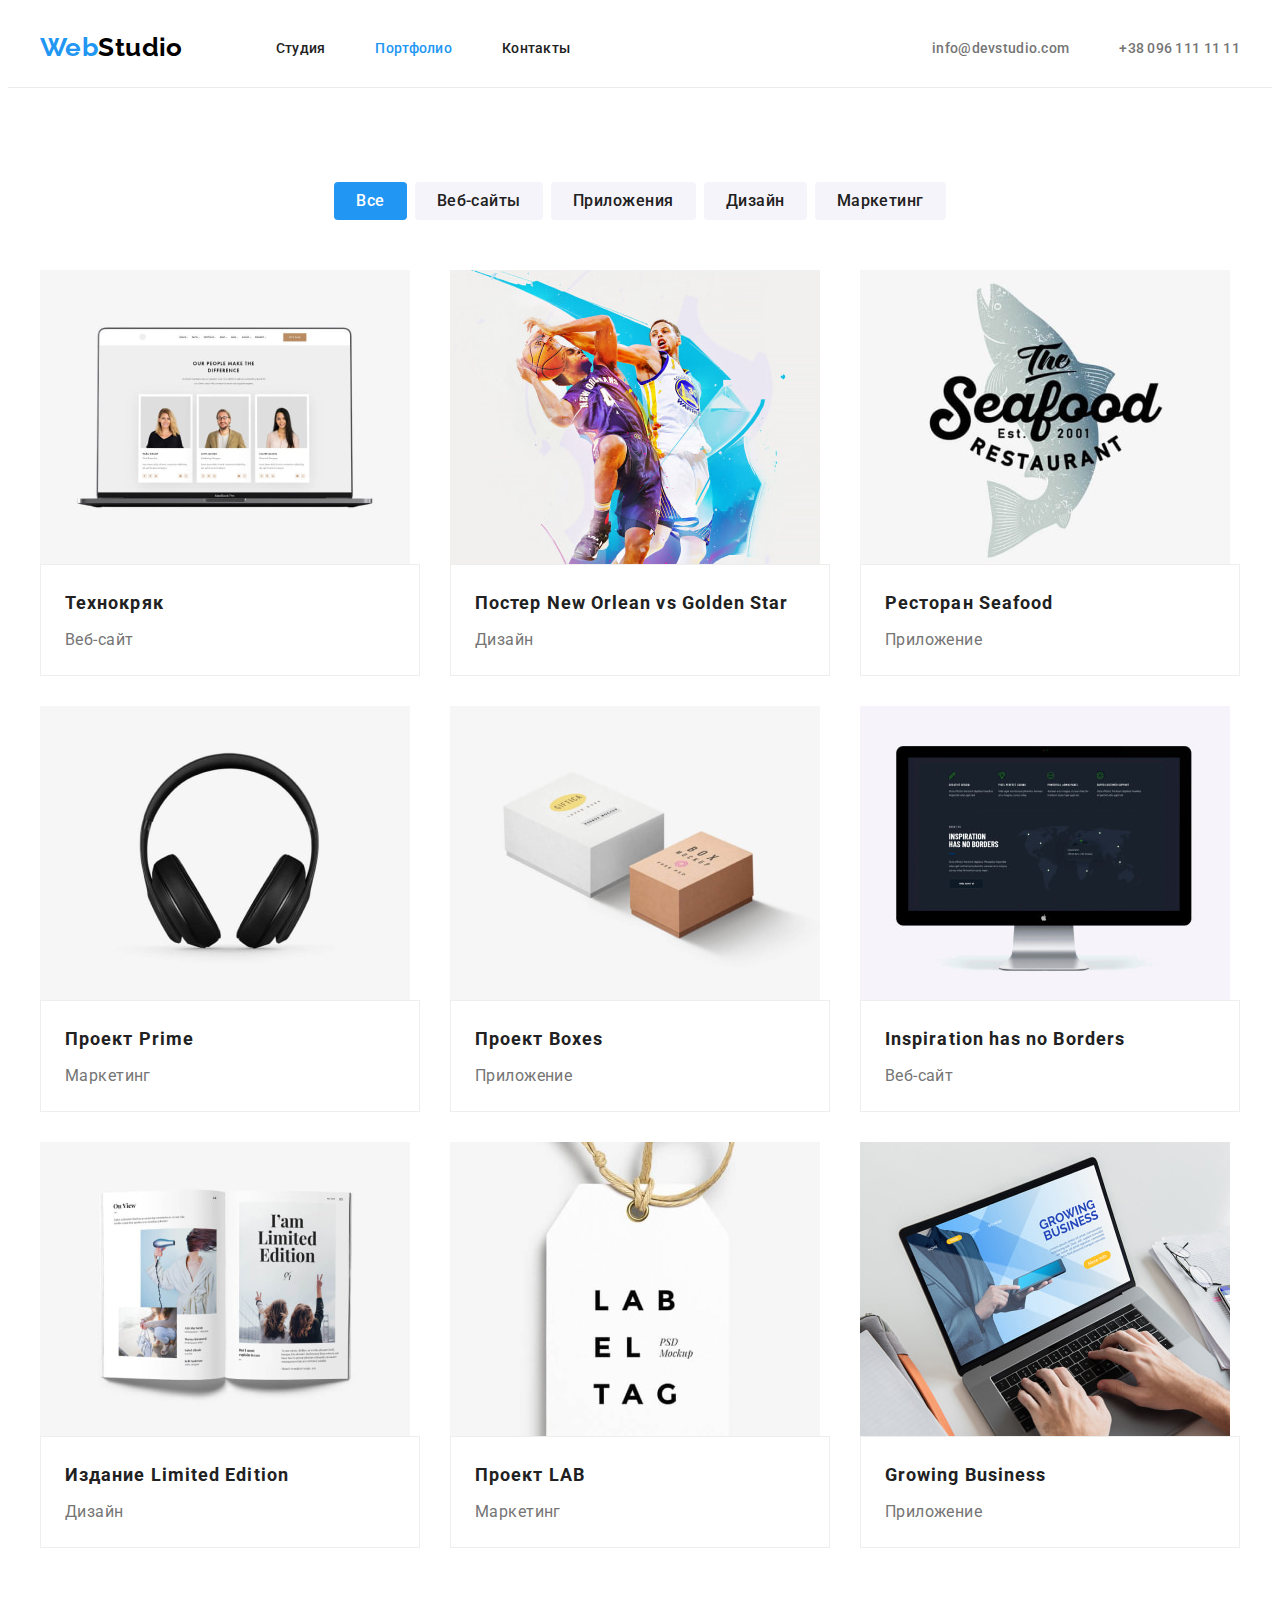
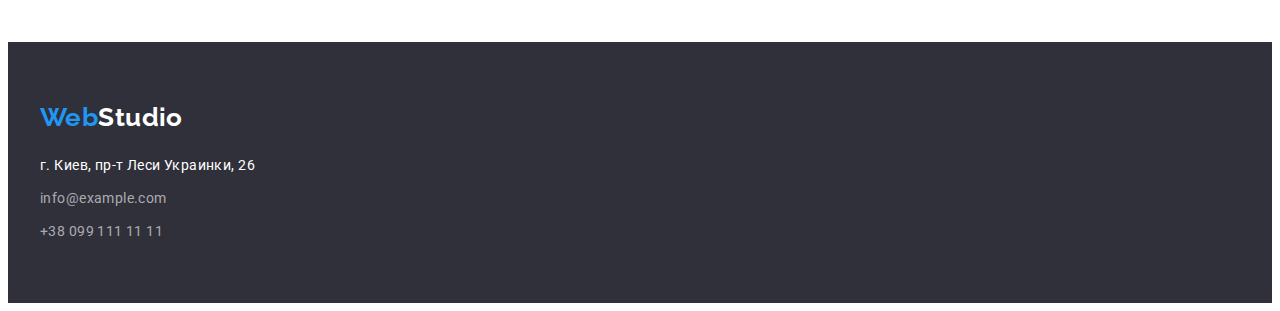
==== portfolio.html @ efe9f65e "Initial commit" ====
<!DOCTYPE html>
<html lang="ru">
  <head>
    <meta charset="UTF-8" />
    <meta http-equiv="X-UA-Compatible" content="IE=edge" />
    <meta name="viewport" content="width=device-width, initial-scale=1.0" />
    <title>Портфолио</title>
    <link rel="preconnect" href="https://fonts.googleapis.com" />
    <link rel="preconnect" href="https://fonts.gstatic.com" crossorigin />
    <link
      href="https://fonts.googleapis.com/css2?family=Raleway:wght@700&family=Roboto:wght@400;500;700;900&display=swap"
      rel="stylesheet"
    />
    <!-- Normalize start -->
    <link
      rel="stylesheet"
      href="https://cdnjs.cloudflare.com/ajax/libs/modern-normalize/1.1.0/modern-normalize.min.css"
      integrity="sha512-wpPYUAdjBVSE4KJnH1VR1HeZfpl1ub8YT/NKx4PuQ5NmX2tKuGu6U/JRp5y+Y8XG2tV+wKQpNHVUX03MfMFn9Q=="
      crossorigin="anonymous"
      referrerpolicy="no-referrer"
    />
    <!-- Normalize end -->
    <link rel="stylesheet" href="./css/styles.css" />
  </head>
  <body>
    <header class="header">
      <div class="container header-container">
        <nav class="header-nav">
          <a class="logo link" href="./index.html"><span class="web">Web</span>Studio</a>

          <ul class="header-list list">
            <li class="header-item">
              <a class="header-link link" href="./index.html">Студия</a>
            </li>
            <li class="header-item">
              <a class="header-link link header-link-current" href="./portfolio.html">Портфолио</a>
            </li>
            <li class="header-item">
              <a class="header-link link" href="/">Контакты</a>
            </li>
          </ul>
        </nav>

        <ul class="contacts list">
          <li class="contacts-item">
            <a class="contacts-mail link" href="mailto:info@devstudio.com">info@devstudio.com</a>
          </li>
          <li class="contacts-item">
            <a class="contacts-phone link" href="tel:+380961111111">+38 096 111 11 11</a>
          </li>
        </ul>
      </div>
    </header>

    <main>
      <section class="project section">
        <div class="container">
          <!--Скрытый заголовок-->
          <h1 class="visually-hidden">Проекты</h1>
          <ul class="filters-list list">
            <li class="filters-item">
              <button type="button" class="filters-btn btn list filters-btn-current">Все</button>
            </li>
            <li class="filters-item">
              <button type="button" class="filters-btn btn list">Веб-сайты</button>
            </li>
            <li class="filters-item">
              <button type="button" class="filters-btn btn list">Приложения</button>
            </li>
            <li class="filters-item">
              <button type="button" class="filters-btn btn list">Дизайн</button>
            </li>
            <li class="filters-item">
              <button type="button" class="filters-btn btn list">Маркетинг</button>
            </li>
          </ul>

          <ul class="product-list list">
            <li class="product-item">
              <a href="./portfolio.html" class="link">
                <img
                  src="./images/portfolio/imgtechnokryak.jpg"
                  alt="три фото людей с команды на сайте"
                  width="370"
                  height="294"
                  class="img"
                />
                <div class="product-name">
                  <h2 class="product-title">Технокряк</h2>
                  <p class="product-descr">Веб-сайт</p>
                </div></a
              >
            </li>
            <li class="product-item">
              <a href="./portfolio.html" class="link"
                ><img
                  src="./images/portfolio/imgposter.jpg"
                  alt="два баскетболиста с мячом"
                  width="370"
                  height="294"
                  class="img"
                />
                <div class="product-name">
                  <h2 class="product-title" lang="en">Постер New Orlean vs Golden Star</h2>
                  <p class="product-descr">Дизайн</p>
                </div>
              </a>
            </li>
            <li class="product-item">
              <a href="./portfolio.html" class="link">
                <img
                  src="./images/portfolio/imgrestaurant.jpg"
                  alt="название ресторана Seafood"
                  width="370"
                  height="294"
                  class="img"
                />
                <div class="product-name">
                  <h2 class="product-title" lang="en">Ресторан Seafood</h2>
                  <p class="product-descr">Приложение</p>
                </div>
              </a>
            </li>
            <li class="product-item">
              <a href="./portfolio.html" class="link"
                ><img
                  src="./images/portfolio/imgprime.jpg"
                  alt="наушники"
                  width="370"
                  height="294"
                  class="img"
                />
                <div class="product-name">
                  <h2 class="product-title" lang="en">Проект Prime</h2>
                  <p class="product-descr">Маркетинг</p>
                </div>
              </a>
            </li>
            <li class="product-item">
              <a href="./portfolio.html" class="link"
                ><img
                  src="./images/portfolio/imgboxes.jpg"
                  alt="две коробки"
                  width="370"
                  height="294"
                  class="img"
                />
                <div class="product-name">
                  <h2 class="product-title" lang="en">Проект Boxes</h2>
                  <p class="product-descr">Приложение</p>
                </div>
              </a>
            </li>
            <li class="product-item">
              <a href="./portfolio.html" class="link">
                <img
                  src="./images/portfolio/imgborders.jpg"
                  alt="интернет-страница на мониторе"
                  width="370"
                  height="294"
                  class="img"
                />
                <div class="product-name">
                  <h2 class="product-title" lang="en">Inspiration has no Borders</h2>
                  <p class="product-descr">Веб-сайт</p>
                </div>
              </a>
            </li>
            <li class="product-item">
              <a href="./portfolio.html" class="link">
                <img
                  src="./images/portfolio/imglimited.jpg"
                  alt="журнал в котором две статьи и три фотографии"
                  width="370"
                  height="294"
                  class="img"
                />
                <div class="product-name">
                  <h2 class="product-title" lang="en">Издание Limited Edition</h2>
                  <p class="product-descr">Дизайн</p>
                </div>
              </a>
            </li>
            <li class="product-item">
              <a href="./portfolio.html" class="link"
                ><img
                  src="./images/portfolio/imglab.jpg"
                  alt="бирка с надписью lab el tag"
                  width="370"
                  height="294"
                  class="img"
                />
                <div class="product-name">
                  <h2 class="product-title" lang="en">Проект LAB</h2>
                  <p class="product-descr">Маркетинг</p>
                </div>
              </a>
            </li>
            <li class="product-item">
              <a href="./portfolio.html" class="link"
                ><img
                  src="./images/portfolio/imgbusiness.jpg"
                  alt="руки на клавиатуре ноутбука с открытой веб-страницей"
                  width="370"
                  height="294"
                  class="img"
                />
                <div class="product-name">
                  <h2 class="product-title" lang="en">Growing Business</h2>
                  <p class="product-descr">Приложение</p>
                </div>
              </a>
            </li>
          </ul>
        </div>
      </section>
    </main>

    <footer class="footer">
      <div class="container">
        <a class="footer-logo link" href="./index.html"><span class="web">Web</span>Studio</a>

        <address class="footer-address">
          <ul class="footer-list list">
            <li class="footer-item">
              <a
                class="footer-link link foot"
                href="http://www.google.com/maps/place"
                target="_blank"
                rel="noopener noreferre"
                >г. Киев, пр-т Леси Украинки, 26</a
              >
            </li>
            <li class="footer-item">
              <a class="footer-mail link foot" href="mailto:info@example.com">info@example.com</a>
            </li>
            <li class="footer-item">
              <a class="footer-phone link foot" href="tel:+380991111111">+38 099 111 11 11</a>
            </li>
          </ul>
        </address>
      </div>
    </footer>
  </body>
</html>
---- css/styles.css ----
:root {
  /* fonts */
  --main-font: 'Roboto', sans-serif;
  --secondary-font: 'Raleway', sans-serif;

  /* text color */
  --main-txt-cl: #212121;
  --accent-txt-cl: #2196f3;
  --white-txt-cl: #ffffff;
  --descr-txt-cl: #757575;
  --foot-txt-cl: rgba(255, 255, 255, 0.6);

  /* bg colors */
  --white-bg-cl: #ffffff;
  --light-bg-cl: #f5f4fa;
  --dark-bg-cl: #2f303a;
  --accent-bg-cl: #2196f3;
  --btn-bg-cl: #188ce8;
  --border-head-cl: #ececec;
  --border-card-cl: #eeeeee;
}

/* reset styles */
.link {
  text-decoration: none;
  color: currentColor;
}

h1,
h2,
h3,
h4,
h5,
h6,
p {
  margin: 0;
}

img {
  display: block;
  max-width: 100%;
  height: auto;
}

.list {
  list-style: none;
  padding: 0;
  margin: 0;
}

address {
  font-style: normal;
}

/* base styles */
.container {
  width: 1200px;
  margin-left: auto;
  margin-right: auto;
  padding-left: 15px;
  padding-right: 15px;

  /* outline: 2px solid red;
  outline-offset: -2px; */
}

.section {
  padding-top: 94px;
  padding-bottom: 94px;
}

.btn {
  font-family: inherit;
  cursor: pointer;
  border-radius: 4px;
}

.footer-address {
  font-style: normal;
  margin-top: 20px;
}

body {
  font-family: var(--main-font);
  font-size: 14px;
  letter-spacing: 0.03em;
  color: var(--main-txt-cl);
  background-color: var(--white-bg-cl);
}

/* hidden header */

.visually-hidden {
  position: absolute;
  width: 1px;
  height: 1px;
  margin: -1px;
  border: 0;
  padding: 0;

  white-space: nowrap;
  clip-path: inset(100%);
  clip: rect(0 0 0 0);
  overflow: hidden;
}

/* logo */

.logo {
  color: #000000;
  margin-right: 93px;
}

.web {
  color: var(--accent-txt-cl);
}

.footer-logo {
  color: var(--white-txt-cl);
}

.logo,
.footer-logo,
.web {
  font-family: var(--secondary-font);
  font-weight: 700;
  font-size: 26px;
  line-height: calc(31 / 26);
}

/* HEADER */
.header {
  border-bottom: 1px solid var(--border-head-cl);
}

.header-container {
  display: flex;
  align-items: center;
}

.header-nav {
  display: flex;
  margin-right: auto;
  align-items: center;
}

.header-link {
  font-weight: 500;
  line-height: calc(16 / 14);
  letter-spacing: 0.02em;
  padding-top: 32px;
  padding-bottom: 31px;
  display: block;
}

.header-link:hover,
.header-link:focus {
  color: var(--accent-txt-cl);
}

.header-link-current {
  color: var(--accent-txt-cl);
}

.header-list {
  display: flex;
  gap: 50px;
}

.contacts {
  display: flex;
  gap: 50px;
}

.contacts-mail {
  font-weight: 500;
  line-height: calc(16 / 14);
  letter-spacing: 0.02em;
  color: var(--descr-txt-cl);
  padding-top: 32px;
  padding-bottom: 31px;
  display: block;
}

.contacts-mail:hover,
.contacts-mail:focus {
  color: var(--accent-txt-cl);
}

.contacts-phone {
  font-weight: 500;
  line-height: calc(16 / 14);
  letter-spacing: 0.02em;
  color: var(--descr-txt-cl);
  padding-top: 32px;
  padding-bottom: 31px;
  display: block;
}

.contacts-phone:hover,
.contacts-phone:focus {
  color: var(--accent-txt-cl);
}

/* MAIN */

.hero-section {
  background-color: var(--dark-bg-cl);
  padding: 200px 0;
  text-align: center;
}

.hero-title {
  font-weight: 900;
  font-size: 44px;
  line-height: calc(60 / 44);
  letter-spacing: 0.06em;
  text-transform: uppercase;
  color: var(--white-txt-cl);
  width: 696px;
  margin: 0 auto;
  text-align: center;
  margin-bottom: 30px;
}

.hero-btn {
  min-width: 200px;
  padding: 10px 32px;
  border: none;
  background-color: var(--accent-bg-cl);
  font-weight: 700;
  font-size: 16px;
  line-height: calc(30 / 16);
  letter-spacing: 0.06em;
  color: var(--white-txt-cl);
}

.hero-btn:hover,
.hero-btn:focus {
  background-color: var(--btn-bg-cl);
}

.feature-list {
  display: flex;
  flex-basis: 270px;
  gap: 30px;
  align-items: center;
}

.feature-title {
  font-weight: 700;
  font-size: 14px;
  line-height: calc(16 / 14);
  text-transform: uppercase;
  color: var(--main-txt-cl);
  margin-bottom: 10px;
}
.feature-descr {
  line-height: 24px;
  color: var(--descr-txt-cl);
}

.info {
  padding-top: 0;
}
.title {
  font-weight: 700;
  font-size: 36px;
  line-height: calc(42 / 36);
  color: var(--main-txt-cl);
  margin-bottom: 50px;
  text-align: center;
}

.info-list {
  display: flex;
  gap: 30px;
  padding-top: 0;
}

.team {
  background-color: var(--light-bg-cl);
}

.team-list {
  display: flex;
  gap: 30px;
}

.team-card {
  background-color: var(--white-bg-cl);
  box-shadow: 0px 1px 3px rgba(0, 0, 0, 0.12), 0px 1px 1px rgba(0, 0, 0, 0.14),
    0px 2px 1px rgba(0, 0, 0, 0.2);
  border-radius: 0px 0px 4px 4px;
}

.team-name {
  padding: 30px 0;
}

.team-subtitle {
  font-weight: 500;
  font-size: 16px;
  line-height: calc(19 / 16);
  color: var(--main-txt-cl);
  margin-bottom: 10px;
  text-align: center;
}

.team-descr {
  font-size: 16px;
  line-height: calc(19 / 16);
  color: var(--descr-txt-cl);
  text-align: center;
}

/* FOOTER */

.footer {
  background-color: var(--dark-bg-cl);
  padding-top: 60px;
  padding-bottom: 60px;
}

.footer-link {
  line-height: calc(24 / 14);
  color: var(--white-txt-cl);
}

.footer-item {
  margin-bottom: 9px;
}

.footer-item:last-child {
  margin-bottom: 0;
}

.footer-mail,
.footer-phone {
  line-height: calc(24 / 14);
  color: var(--foot-txt-cl);
}

.foot:hover,
.foot:focus {
  color: var(--accent-txt-cl);
}

/* PORTFOLIO */

.filters-list {
  display: flex;
  justify-content: center;
  gap: 8px;
  margin-bottom: 50px;
}

.filters-btn {
  padding: 6px 22px;
  background-color: var(--light-bg-cl);
  font-weight: 500;
  font-size: 16px;
  line-height: calc(26 / 16);
  letter-spacing: 0.03em;
  color: var(--main-txt-cl);
  border: none;
}

.filters-btn:hover,
.filters-btn:focus {
  background-color: var(--accent-bg-cl);
  color: var(--white-txt-cl);
}

.filters-btn-current {
  background-color: var(--accent-bg-cl);
  color: var(--white-txt-cl);
}

.product-list {
  display: flex;
  flex-wrap: wrap;
  gap: 30px;
}

.product-item {
  flex-basis: calc((100% - 60px) / 3);
}

.product-name {
  padding-top: 20px;
  padding-right: 24px;
  padding-bottom: 20px;
  padding-left: 24px;
  border: 1px solid var(--border-card-cl);
}

.product-title {
  font-weight: 700;
  font-size: 18px;
  line-height: calc(36 / 18);
  letter-spacing: 0.06em;
  color: var(--main-txt-cl);
  margin-bottom: 4px;
}

.product-descr {
  font-size: 16px;
  line-height: calc(30 / 16);
  color: var(--descr-txt-cl);
}
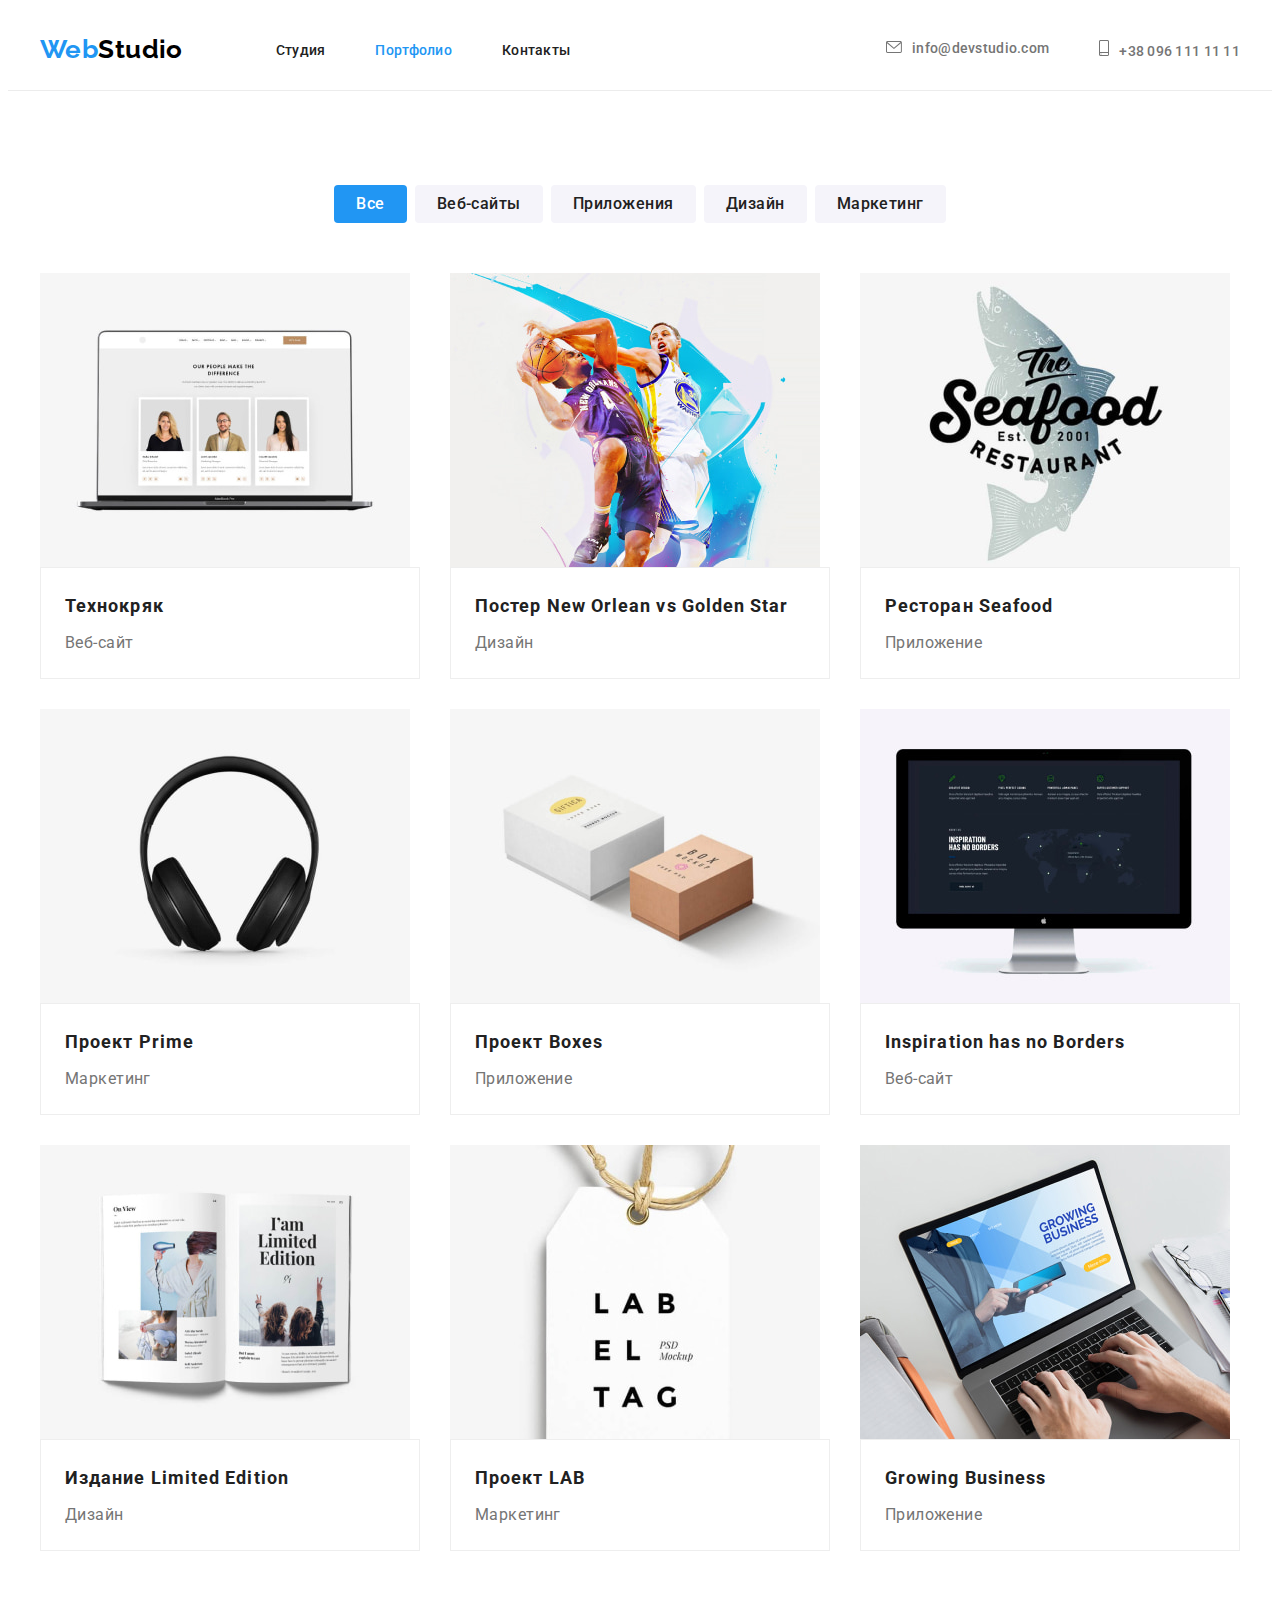
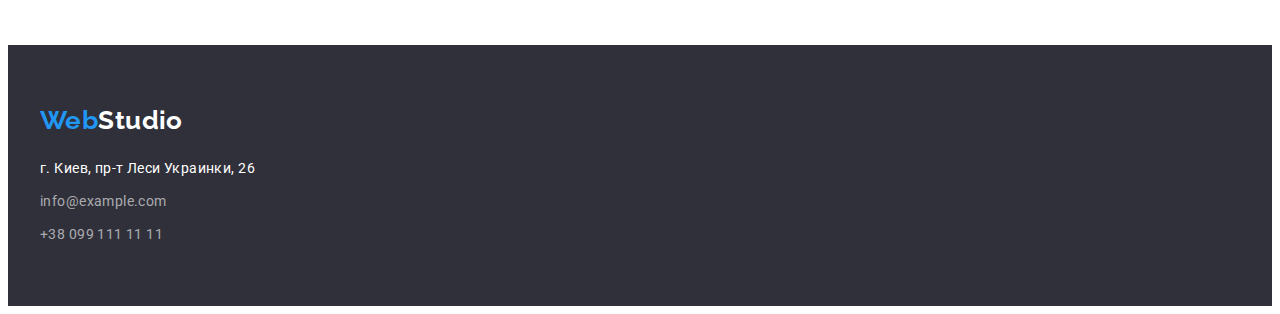
==== commit 0cb5956a: "add icons contacts" ====
--- a/portfolio.html
+++ b/portfolio.html
@@ -43,10 +43,14 @@
 
         <ul class="contacts list">
           <li class="contacts-item">
-            <a class="contacts-mail link" href="mailto:info@devstudio.com">info@devstudio.com</a>
+            <a class="contacts-mail contacts-link link" href="mailto:info@devstudio.com"><svg class="mail-icon icon">
+              <use href="./images/icons.svg#envelope"></use>
+            </svg>info@devstudio.com</a>
           </li>
           <li class="contacts-item">
-            <a class="contacts-phone link" href="tel:+380961111111">+38 096 111 11 11</a>
+            <a class="contacts-phone contacts-link link" href="tel:+380961111111"><svg class="phone-icon icon">
+              <use href="./images/icons.svg#smartphone"></use>
+            </svg>+38 096 111 11 11</a>
           </li>
         </ul>
       </div>
--- a/css/styles.css
+++ b/css/styles.css
@@ -18,6 +18,7 @@
   --btn-bg-cl: #188ce8;
   --border-head-cl: #ececec;
   --border-card-cl: #eeeeee;
+  --icon-bg-cl: #afb1b8;
 }
 
 /* reset styles */
@@ -170,6 +171,34 @@
 .contacts {
   display: flex;
   gap: 50px;
+}
+
+.contacts-link {
+  display: flex;
+  align-items: center;
+  padding-top: 32px;
+  padding-bottom: 31px;
+}
+
+.icon {
+  display: inline-block;
+  content: '';
+  fill: currentColor;
+  margin-right: 10px;
+  align-items: center;
+}
+.mail-icon {
+  width: 16px;
+  height: 12px;
+}
+.phone-icon {
+  width: 10px;
+  height: 16px;
+}
+.contact-link:hover,
+.mail-icon:hover,
+.tel-icon:hover {
+  color: var(--accent-bg-cl);
 }
 
 .contacts-mail {
@@ -247,6 +276,15 @@
   align-items: center;
 }
 
+/* .feature-item::before {
+  display: block;
+  content: "";
+  height: 120px;
+  background: var(--light-bg-cl);
+  border-radius: 4px;
+  margin-bottom: 30px;
+} */
+
 .feature-title {
   font-weight: 700;
   font-size: 14px;
@@ -314,6 +352,36 @@
   text-align: center;
 }
 
+/* Clients */
+.clients {
+  padding-top: 41px;
+}
+
+.clients-list {
+  display: flex;
+  align-items: center;
+  justify-content: center;
+  gap: 30px;
+}
+
+.clients-link {
+  display: flex;
+  align-content: center;
+  justify-content: center;
+  width: 170px;
+  height: 92px;
+  border: 1px solid var(--icon-bg-cl);
+  border-radius: 4px;
+  background-color: var(--white-bg-cl);
+}
+
+.clients-icon {
+  fill: var(--icon-bg-cl);
+}
+
+.clients-link:hover .clients-icon {
+  fill: var(--accent-bg-cl);
+}
 /* FOOTER */
 
 .footer {
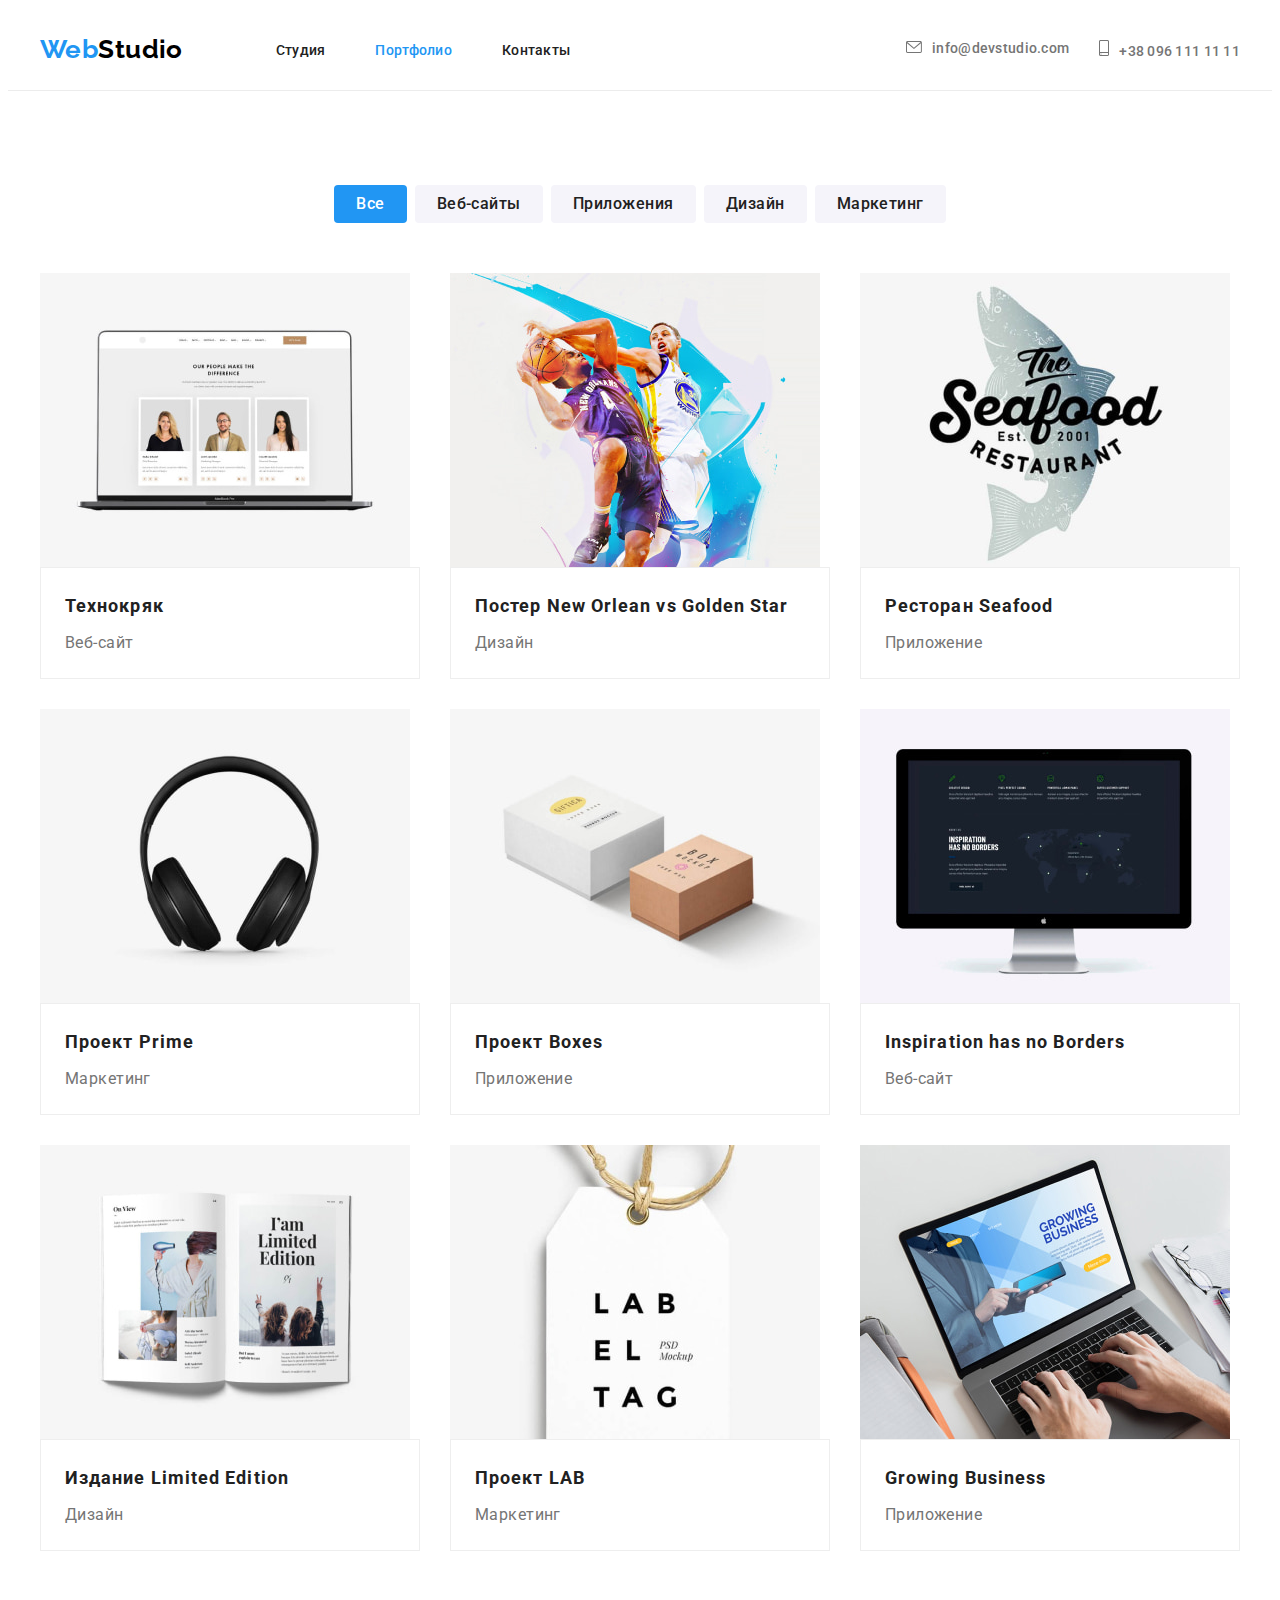
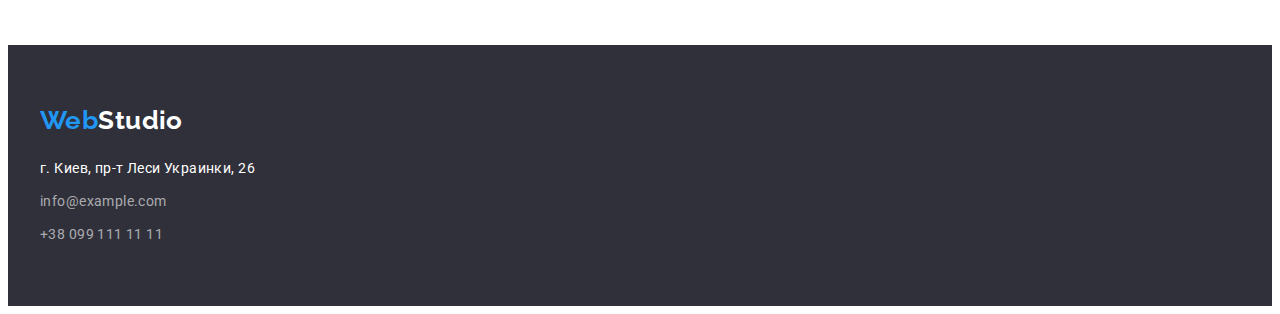
==== commit 64449ded: "update" ====
--- a/portfolio.html
+++ b/portfolio.html
@@ -81,7 +81,7 @@
 
           <ul class="product-list list">
             <li class="product-item">
-              <a href="./portfolio.html" class="link">
+              <a href="./portfolio.html" class="product-link link">
                 <img
                   src="./images/portfolio/imgtechnokryak.jpg"
                   alt="три фото людей с команды на сайте"
@@ -96,7 +96,7 @@
               >
             </li>
             <li class="product-item">
-              <a href="./portfolio.html" class="link"
+              <a href="./portfolio.html" class="product-link link"
                 ><img
                   src="./images/portfolio/imgposter.jpg"
                   alt="два баскетболиста с мячом"
@@ -111,7 +111,7 @@
               </a>
             </li>
             <li class="product-item">
-              <a href="./portfolio.html" class="link">
+              <a href="./portfolio.html" class="product-link link">
                 <img
                   src="./images/portfolio/imgrestaurant.jpg"
                   alt="название ресторана Seafood"
@@ -126,7 +126,7 @@
               </a>
             </li>
             <li class="product-item">
-              <a href="./portfolio.html" class="link"
+              <a href="./portfolio.html" class="product-link link"
                 ><img
                   src="./images/portfolio/imgprime.jpg"
                   alt="наушники"
@@ -141,7 +141,7 @@
               </a>
             </li>
             <li class="product-item">
-              <a href="./portfolio.html" class="link"
+              <a href="./portfolio.html" class="product-link link"
                 ><img
                   src="./images/portfolio/imgboxes.jpg"
                   alt="две коробки"
@@ -156,7 +156,7 @@
               </a>
             </li>
             <li class="product-item">
-              <a href="./portfolio.html" class="link">
+              <a href="./portfolio.html" class="product-link link">
                 <img
                   src="./images/portfolio/imgborders.jpg"
                   alt="интернет-страница на мониторе"
@@ -171,7 +171,7 @@
               </a>
             </li>
             <li class="product-item">
-              <a href="./portfolio.html" class="link">
+              <a href="./portfolio.html" class="product-link link">
                 <img
                   src="./images/portfolio/imglimited.jpg"
                   alt="журнал в котором две статьи и три фотографии"
@@ -186,7 +186,7 @@
               </a>
             </li>
             <li class="product-item">
-              <a href="./portfolio.html" class="link"
+              <a href="./portfolio.html" class="product-link link"
                 ><img
                   src="./images/portfolio/imglab.jpg"
                   alt="бирка с надписью lab el tag"
@@ -201,7 +201,7 @@
               </a>
             </li>
             <li class="product-item">
-              <a href="./portfolio.html" class="link"
+              <a href="./portfolio.html" class="product-link link"
                 ><img
                   src="./images/portfolio/imgbusiness.jpg"
                   alt="руки на клавиатуре ноутбука с открытой веб-страницей"
--- a/css/styles.css
+++ b/css/styles.css
@@ -19,6 +19,7 @@
   --border-head-cl: #ececec;
   --border-card-cl: #eeeeee;
   --icon-bg-cl: #afb1b8;
+  --dark-icon-bg-cl: rgba(255, 255, 255, 0.1);
 }
 
 /* reset styles */
@@ -170,7 +171,7 @@
 
 .contacts {
   display: flex;
-  gap: 50px;
+  gap: 30px;
 }
 
 .contacts-link {
@@ -182,7 +183,6 @@
 
 .icon {
   display: inline-block;
-  content: '';
   fill: currentColor;
   margin-right: 10px;
   align-items: center;
@@ -195,11 +195,10 @@
   width: 10px;
   height: 16px;
 }
-.contact-link:hover,
-.mail-icon:hover,
-.tel-icon:hover {
+
+/* .contact-link:hover {
   color: var(--accent-bg-cl);
-}
+} */
 
 .contacts-mail {
   font-weight: 500;
@@ -232,6 +231,18 @@
 }
 
 /* MAIN */
+
+.overlay {
+  height: 600px;
+  max-width: 1600px;
+  margin-left: auto;
+  margin-right: auto;
+  background-image: linear-gradient(to right, rgba(47, 48, 58, 0.4), rgba(47, 48, 58, 0.4)),
+    url(../images/Img.jpg);
+  background-position: center;
+  background-repeat: no-repeat;
+  background-size: cover;
+}
 
 .hero-section {
   background-color: var(--dark-bg-cl);
@@ -269,6 +280,17 @@
   background-color: var(--btn-bg-cl);
 }
 
+.thumb {
+  display: flex;
+  width: 270px;
+  height: 120px;
+  background-color: var(--light-bg-cl);
+  border-radius: 4px;
+  align-items: center;
+  justify-content: center;
+  margin-bottom: 30px;
+}
+
 .feature-list {
   display: flex;
   flex-basis: 270px;
@@ -276,13 +298,10 @@
   align-items: center;
 }
 
-/* .feature-item::before {
-  display: block;
-  content: "";
-  height: 120px;
-  background: var(--light-bg-cl);
-  border-radius: 4px;
-  margin-bottom: 30px;
+/* .feature-icons {
+  display: flex;
+  align-items: center;
+  justify-content: center;
 } */
 
 .feature-title {
@@ -350,6 +369,34 @@
   line-height: calc(19 / 16);
   color: var(--descr-txt-cl);
   text-align: center;
+  margin-bottom: 16px;
+}
+
+.socials {
+  display: flex;
+  align-items: center;
+  justify-content: center;
+  gap: 10px;
+}
+
+.socials-link {
+  display: flex;
+  align-items: center;
+  justify-content: center;
+  width: 44px;
+  height: 44px;
+  fill: var(--icon-bg-cl);
+  background-color: var(--white-txt-cl);
+  border-radius: 50%;
+}
+
+.socials-link:hover,
+.socials-link:focus {
+  background-color: var(--accent-bg-cl);
+}
+
+.socials-link:hover .socials-icon {
+  fill: var(--white-bg-cl);
 }
 
 /* Clients */
@@ -360,16 +407,15 @@
 .clients-list {
   display: flex;
   align-items: center;
-  justify-content: center;
   gap: 30px;
 }
 
 .clients-link {
   display: flex;
-  align-content: center;
-  justify-content: center;
   width: 170px;
   height: 92px;
+  justify-content: center;
+  align-items: center;
   border: 1px solid var(--icon-bg-cl);
   border-radius: 4px;
   background-color: var(--white-bg-cl);
@@ -379,10 +425,20 @@
   fill: var(--icon-bg-cl);
 }
 
-.clients-link:hover .clients-icon {
+.clients-link:hover,
+.clients-link:focus {
+  border-color: var(--accent-bg-cl);
+}
+
+.clients-icon:hover,
+.clients-icon:focus {
   fill: var(--accent-bg-cl);
 }
 /* FOOTER */
+
+.footer-container {
+  display: flex;
+}
 
 .footer {
   background-color: var(--dark-bg-cl);
@@ -414,6 +470,15 @@
   color: var(--accent-txt-cl);
 }
 
+.footer-socials {
+  display: flex;
+  justify-content: center;
+  align-items: center;
+}
+
+.footer-tiltel {
+  color: var(--white-txt-cl);
+}
 /* PORTFOLIO */
 
 .filters-list {
@@ -438,6 +503,8 @@
 .filters-btn:focus {
   background-color: var(--accent-bg-cl);
   color: var(--white-txt-cl);
+  box-shadow: 0px 3px 1px rgba(0, 0, 0, 0.1), 0px 1px 2px rgba(0, 0, 0, 0.08),
+    0px 2px 2px rgba(0, 0, 0, 0.12);
 }
 
 .filters-btn-current {
@@ -477,3 +544,9 @@
   line-height: calc(30 / 16);
   color: var(--descr-txt-cl);
 }
+
+.product-link:hover,
+.product-link:focus {
+  box-shadow: 0px 1px 1px rgba(0, 0, 0, 0.12), 0px 4px 4px rgba(0, 0, 0, 0.06),
+    1px 4px 6px rgba(0, 0, 0, 0.16);
+}
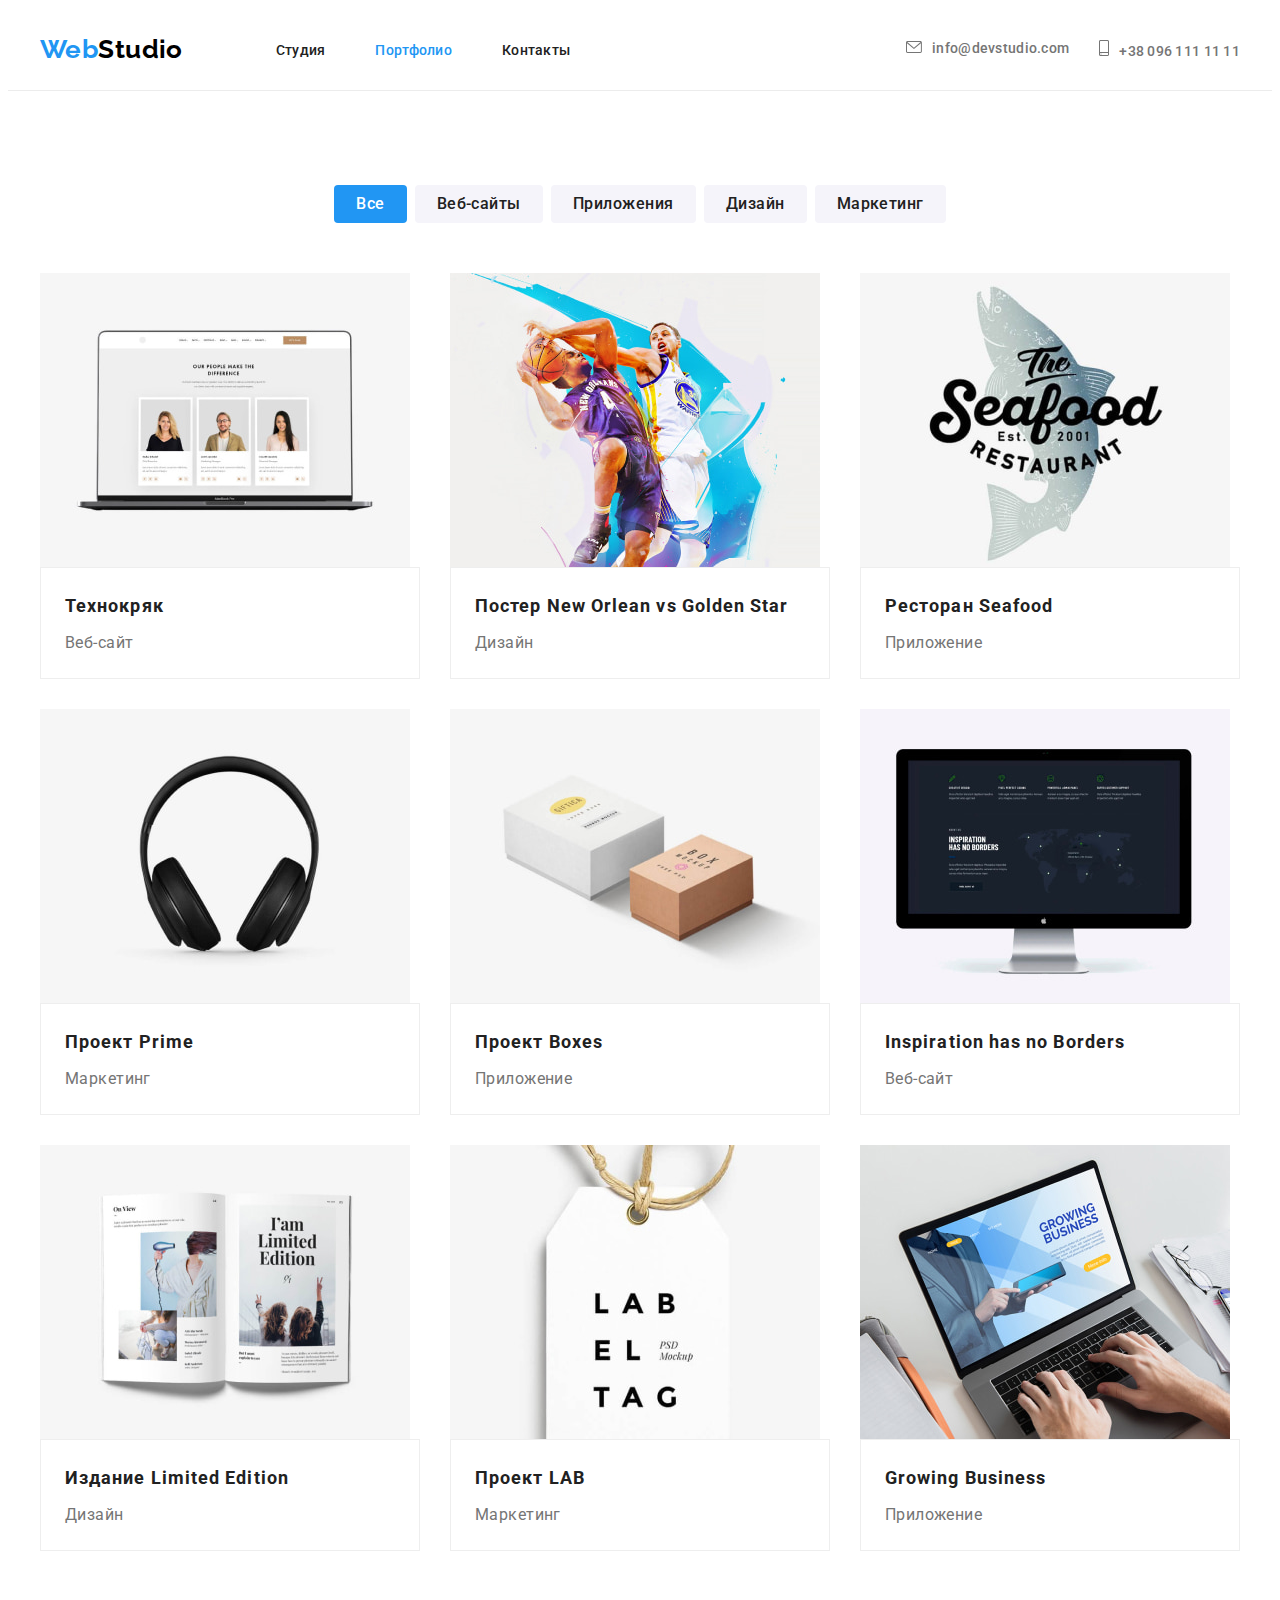
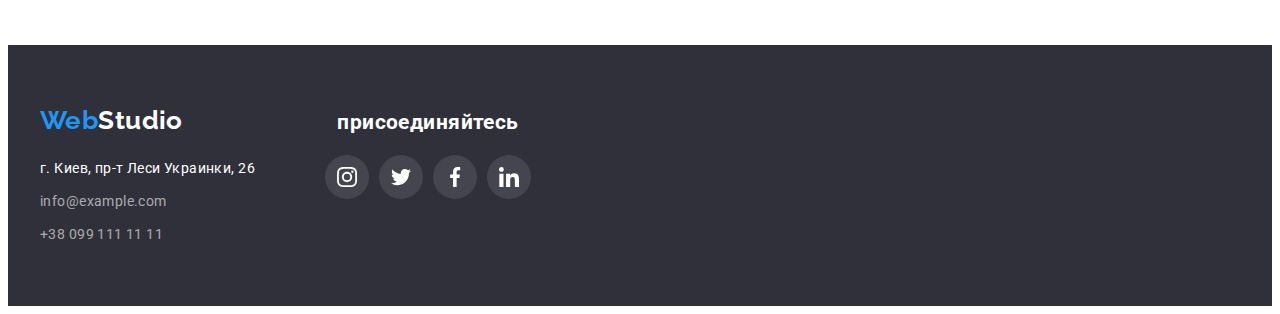
==== commit ebd6347e: "add classes footer" ====
--- a/portfolio.html
+++ b/portfolio.html
@@ -221,28 +221,88 @@
     </main>
 
     <footer class="footer">
-      <div class="container">
-        <a class="footer-logo link" href="./index.html"><span class="web">Web</span>Studio</a>
-
-        <address class="footer-address">
-          <ul class="footer-list list">
-            <li class="footer-item">
+      <div class="container footer-container">
+        <div class="footer-part">
+          <a class="footer-logo link" href="./index.html"><span class="web">Web</span>Studio</a>
+
+          <address class="footer-address">
+            <ul class="footer-list list">
+              <li class="footer-item">
+                <a
+                  class="footer-link link foot"
+                  href="http://www.google.com/maps/place"
+                  target="_blank"
+                  rel="noopener noreferre"
+                  >г. Киев, пр-т Леси Украинки, 26</a
+                >
+              </li>
+              <li class="footer-item">
+                <a class="footer-mail link foot" href="mailto:info@example.com">info@example.com</a>
+              </li>
+              <li class="footer-item">
+                <a class="footer-phone link foot" href="tel:+380991111111">+38 099 111 11 11</a>
+              </li>
+            </ul>
+          </address>
+        </div>
+        
+        <div class="switch-footer">
+          <h2 class="switch-title">присоединяйтесь</h2>
+          <ul class="switch-list list">
+            <li class="switch-item">
               <a
-                class="footer-link link foot"
-                href="http://www.google.com/maps/place"
+                class="switch-link link"
+                href=""
                 target="_blank"
-                rel="noopener noreferre"
-                >г. Киев, пр-т Леси Украинки, 26</a
-              >
-            </li>
-            <li class="footer-item">
-              <a class="footer-mail link foot" href="mailto:info@example.com">info@example.com</a>
-            </li>
-            <li class="footer-item">
-              <a class="footer-phone link foot" href="tel:+380991111111">+38 099 111 11 11</a>
+                rel="noopener noreferrer"
+                aria-label="instagram"
+              >
+                <svg class="switch-icon" width="20" height="20">
+                  <use href="./images/icons.svg#instagram"></use>
+                </svg>
+              </a>
+            </li>
+            <li class="switch-item">
+              <a
+                class="switch-link link"
+                href=""
+                target="_blank"
+                rel="noopener noreferrer"
+                aria-label="twitter"
+              >
+                <svg class="switch-icon" width="20" height="20">
+                  <use href="./images/icons.svg#twitter"></use>
+                </svg>
+              </a>
+            </li>
+            <li class="socials-item">
+              <a
+                class="switch-link link"
+                href=""
+                target="_blank"
+                rel="noopener noreferrer"
+                aria-label="facebook"
+              >
+                <svg class="switch-icon" width="20" height="20">
+                  <use href="./images/icons.svg#facebook"></use>
+                </svg>
+              </a>
+            </li>
+            <li class="socials-item">
+              <a
+                class="switch-link link"
+                href=""
+                target="_blank"
+                rel="noopener noreferrer"
+                aria-label="linkedin"
+              >
+                <svg class="switch-icon" width="20" height="20">
+                  <use href="./images/icons.svg#linkedin"></use>
+                </svg>
+              </a>
             </li>
           </ul>
-        </address>
+        </div>
       </div>
     </footer>
   </body>
--- a/css/styles.css
+++ b/css/styles.css
@@ -78,8 +78,8 @@
 }
 
 .footer-address {
-  font-style: normal;
-  margin-top: 20px;
+  font-style: normal;  
+  display: flex;
 }
 
 body {
@@ -119,6 +119,7 @@
 
 .footer-logo {
   color: var(--white-txt-cl);
+  margin-bottom: 20px;
 }
 
 .logo,
@@ -438,6 +439,15 @@
 
 .footer-container {
   display: flex;
+  align-items: baseline;
+  justify-content: flex-start;
+  
+}
+
+.footer-part {
+  display: flex;
+  flex-direction: column;
+  margin-right: 70px;
 }
 
 .footer {
@@ -448,7 +458,7 @@
 
 .footer-link {
   line-height: calc(24 / 14);
-  color: var(--white-txt-cl);
+  color: var(--white-txt-cl);  
 }
 
 .footer-item {
@@ -470,14 +480,38 @@
   color: var(--accent-txt-cl);
 }
 
-.footer-socials {
-  display: flex;
-  justify-content: center;
-  align-items: center;
-}
-
-.footer-tiltel {
+.switch-footer {
+  display: flex;
+  flex-direction: column;
+}
+
+.switch-title {
   color: var(--white-txt-cl);
+  text-align: center;
+  margin-bottom: 21px;
+}
+
+.switch-list {
+  display: flex;
+  align-items: center;
+  justify-content: center;
+  gap: 10px;
+}
+
+.switch-link {
+  display: flex;
+  justify-content: center;
+  align-items: center;
+  width: 44px;
+  height: 44px;
+  fill: var(--white-bg-cl);
+  background-color: var(--dark-icon-bg-cl);
+  border-radius: 50%;
+}
+
+.switch-link:hover,
+.switch-link:focus {
+  background-color: #2196f3;
 }
 /* PORTFOLIO */
 
@@ -545,6 +579,9 @@
   color: var(--descr-txt-cl);
 }
 
+.product-link {
+  display: block;
+}
 .product-link:hover,
 .product-link:focus {
   box-shadow: 0px 1px 1px rgba(0, 0, 0, 0.12), 0px 4px 4px rgba(0, 0, 0, 0.06),
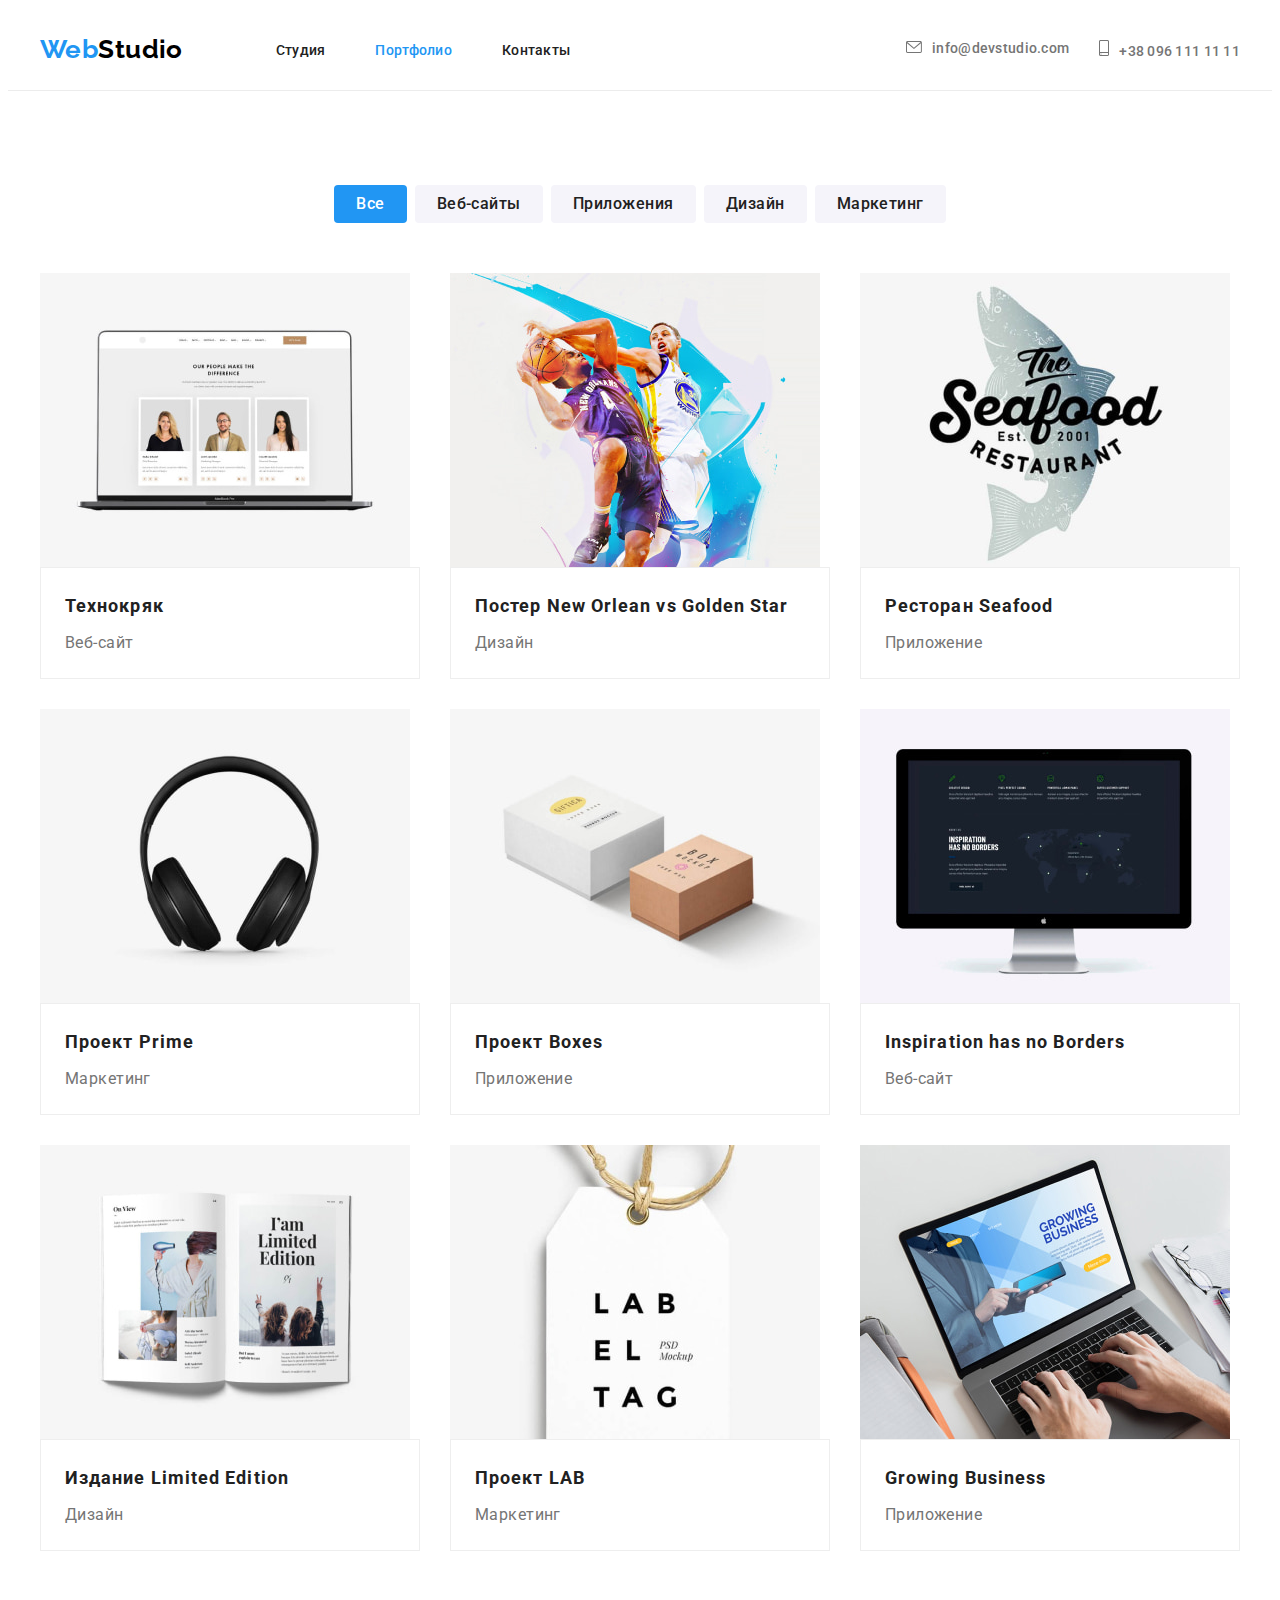
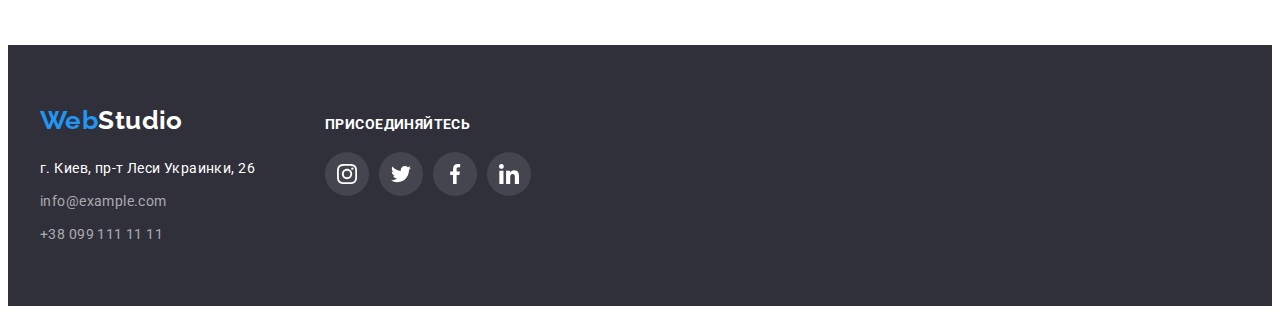
==== commit b7b6bbc0: "Update" ====
--- a/portfolio.html
+++ b/portfolio.html
@@ -43,14 +43,18 @@
 
         <ul class="contacts list">
           <li class="contacts-item">
-            <a class="contacts-mail contacts-link link" href="mailto:info@devstudio.com"><svg class="mail-icon icon">
-              <use href="./images/icons.svg#envelope"></use>
-            </svg>info@devstudio.com</a>
+            <a class="contacts-mail contacts-link link" href="mailto:info@devstudio.com"
+              ><svg class="mail-icon icon">
+                <use href="./images/icons.svg#envelope"></use></svg
+              >info@devstudio.com</a
+            >
           </li>
           <li class="contacts-item">
-            <a class="contacts-phone contacts-link link" href="tel:+380961111111"><svg class="phone-icon icon">
-              <use href="./images/icons.svg#smartphone"></use>
-            </svg>+38 096 111 11 11</a>
+            <a class="contacts-phone contacts-link link" href="tel:+380961111111"
+              ><svg class="phone-icon icon">
+                <use href="./images/icons.svg#smartphone"></use></svg
+              >+38 096 111 11 11</a
+            >
           </li>
         </ul>
       </div>
@@ -245,9 +249,9 @@
             </ul>
           </address>
         </div>
-        
+
         <div class="switch-footer">
-          <h2 class="switch-title">присоединяйтесь</h2>
+          <p class="switch-title">присоединяйтесь</p>
           <ul class="switch-list list">
             <li class="switch-item">
               <a
--- a/css/styles.css
+++ b/css/styles.css
@@ -78,8 +78,8 @@
 }
 
 .footer-address {
-  font-style: normal;  
-  display: flex;
+  font-style: normal;
+  margin-top: 20px;
 }
 
 body {
@@ -183,11 +183,10 @@
 }
 
 .icon {
-  display: inline-block;
   fill: currentColor;
   margin-right: 10px;
-  align-items: center;
-}
+}
+
 .mail-icon {
   width: 16px;
   height: 12px;
@@ -202,6 +201,8 @@
 } */
 
 .contacts-mail {
+  display: flex;
+  align-items: center;
   font-weight: 500;
   line-height: calc(16 / 14);
   letter-spacing: 0.02em;
@@ -217,6 +218,8 @@
 }
 
 .contacts-phone {
+  display: flex;
+  align-items: center;
   font-weight: 500;
   line-height: calc(16 / 14);
   letter-spacing: 0.02em;
@@ -375,7 +378,6 @@
 
 .socials {
   display: flex;
-  align-items: center;
   justify-content: center;
   gap: 10px;
 }
@@ -386,24 +388,21 @@
   justify-content: center;
   width: 44px;
   height: 44px;
-  fill: var(--icon-bg-cl);
-  background-color: var(--white-txt-cl);
+  color: var(--icon-bg-cl);
   border-radius: 50%;
 }
 
 .socials-link:hover,
 .socials-link:focus {
+  color: var(--white-bg-cl);
   background-color: var(--accent-bg-cl);
 }
 
-.socials-link:hover .socials-icon {
-  fill: var(--white-bg-cl);
+.socials-icon {
+  fill: currentColor;
 }
 
 /* Clients */
-.clients {
-  padding-top: 41px;
-}
 
 .clients-list {
   display: flex;
@@ -419,34 +418,27 @@
   align-items: center;
   border: 1px solid var(--icon-bg-cl);
   border-radius: 4px;
-  background-color: var(--white-bg-cl);
+  color: var(--icon-bg-cl);
 }
 
 .clients-icon {
-  fill: var(--icon-bg-cl);
+  fill: currentColor;
 }
 
 .clients-link:hover,
 .clients-link:focus {
+  color: var(--accent-bg-cl);
   border-color: var(--accent-bg-cl);
 }
 
-.clients-icon:hover,
-.clients-icon:focus {
-  fill: var(--accent-bg-cl);
-}
 /* FOOTER */
 
 .footer-container {
   display: flex;
   align-items: baseline;
-  justify-content: flex-start;
-  
 }
 
 .footer-part {
-  display: flex;
-  flex-direction: column;
   margin-right: 70px;
 }
 
@@ -458,7 +450,7 @@
 
 .footer-link {
   line-height: calc(24 / 14);
-  color: var(--white-txt-cl);  
+  color: var(--white-txt-cl);
 }
 
 .footer-item {
@@ -480,15 +472,13 @@
   color: var(--accent-txt-cl);
 }
 
-.switch-footer {
-  display: flex;
-  flex-direction: column;
-}
-
 .switch-title {
-  color: var(--white-txt-cl);
-  text-align: center;
-  margin-bottom: 21px;
+  font-weight: 700;
+  line-height: calc(16 / 14);
+  text-transform: uppercase;
+  color: var(--white-txt-cl);
+  margin-bottom: 20px;
+
 }
 
 .switch-list {
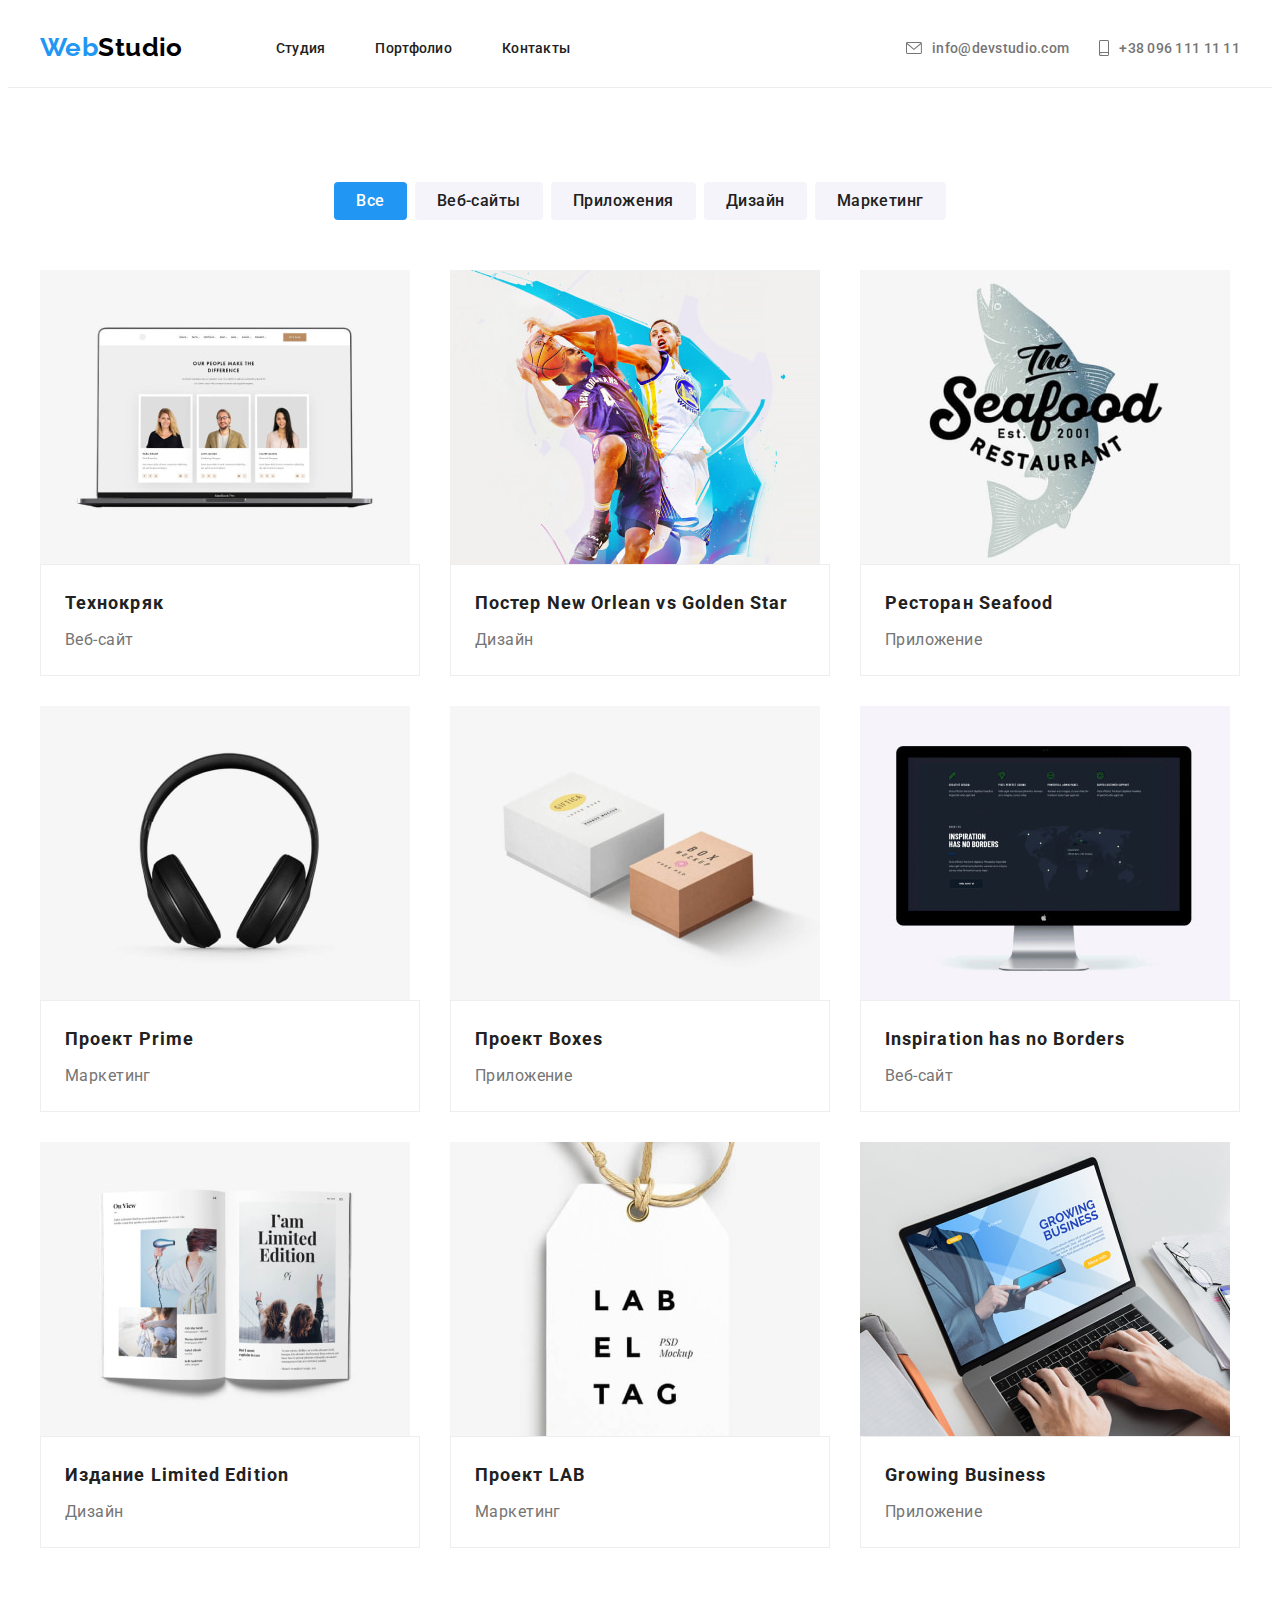
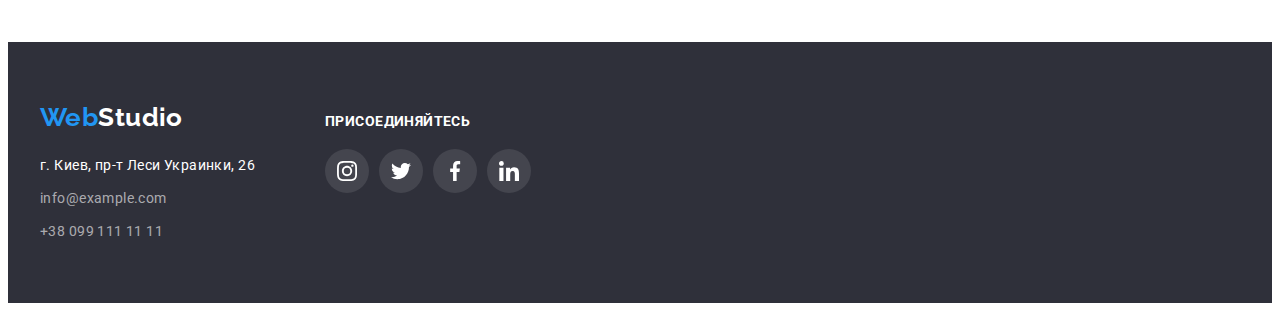
==== commit e823e68b: "Update" ====
--- a/portfolio.html
+++ b/portfolio.html
@@ -33,7 +33,7 @@
               <a class="header-link link" href="./index.html">Студия</a>
             </li>
             <li class="header-item">
-              <a class="header-link link header-link-current" href="./portfolio.html">Портфолио</a>
+              <a class="header-link link current" href="./portfolio.html">Портфолио</a>
             </li>
             <li class="header-item">
               <a class="header-link link" href="/">Контакты</a>
--- a/css/styles.css
+++ b/css/styles.css
@@ -172,6 +172,7 @@
 
 .contacts {
   display: flex;
+  align-items: center;
   gap: 30px;
 }
 
@@ -209,7 +210,6 @@
   color: var(--descr-txt-cl);
   padding-top: 32px;
   padding-bottom: 31px;
-  display: block;
 }
 
 .contacts-mail:hover,
@@ -226,7 +226,6 @@
   color: var(--descr-txt-cl);
   padding-top: 32px;
   padding-bottom: 31px;
-  display: block;
 }
 
 .contacts-phone:hover,
@@ -478,7 +477,6 @@
   text-transform: uppercase;
   color: var(--white-txt-cl);
   margin-bottom: 20px;
-
 }
 
 .switch-list {
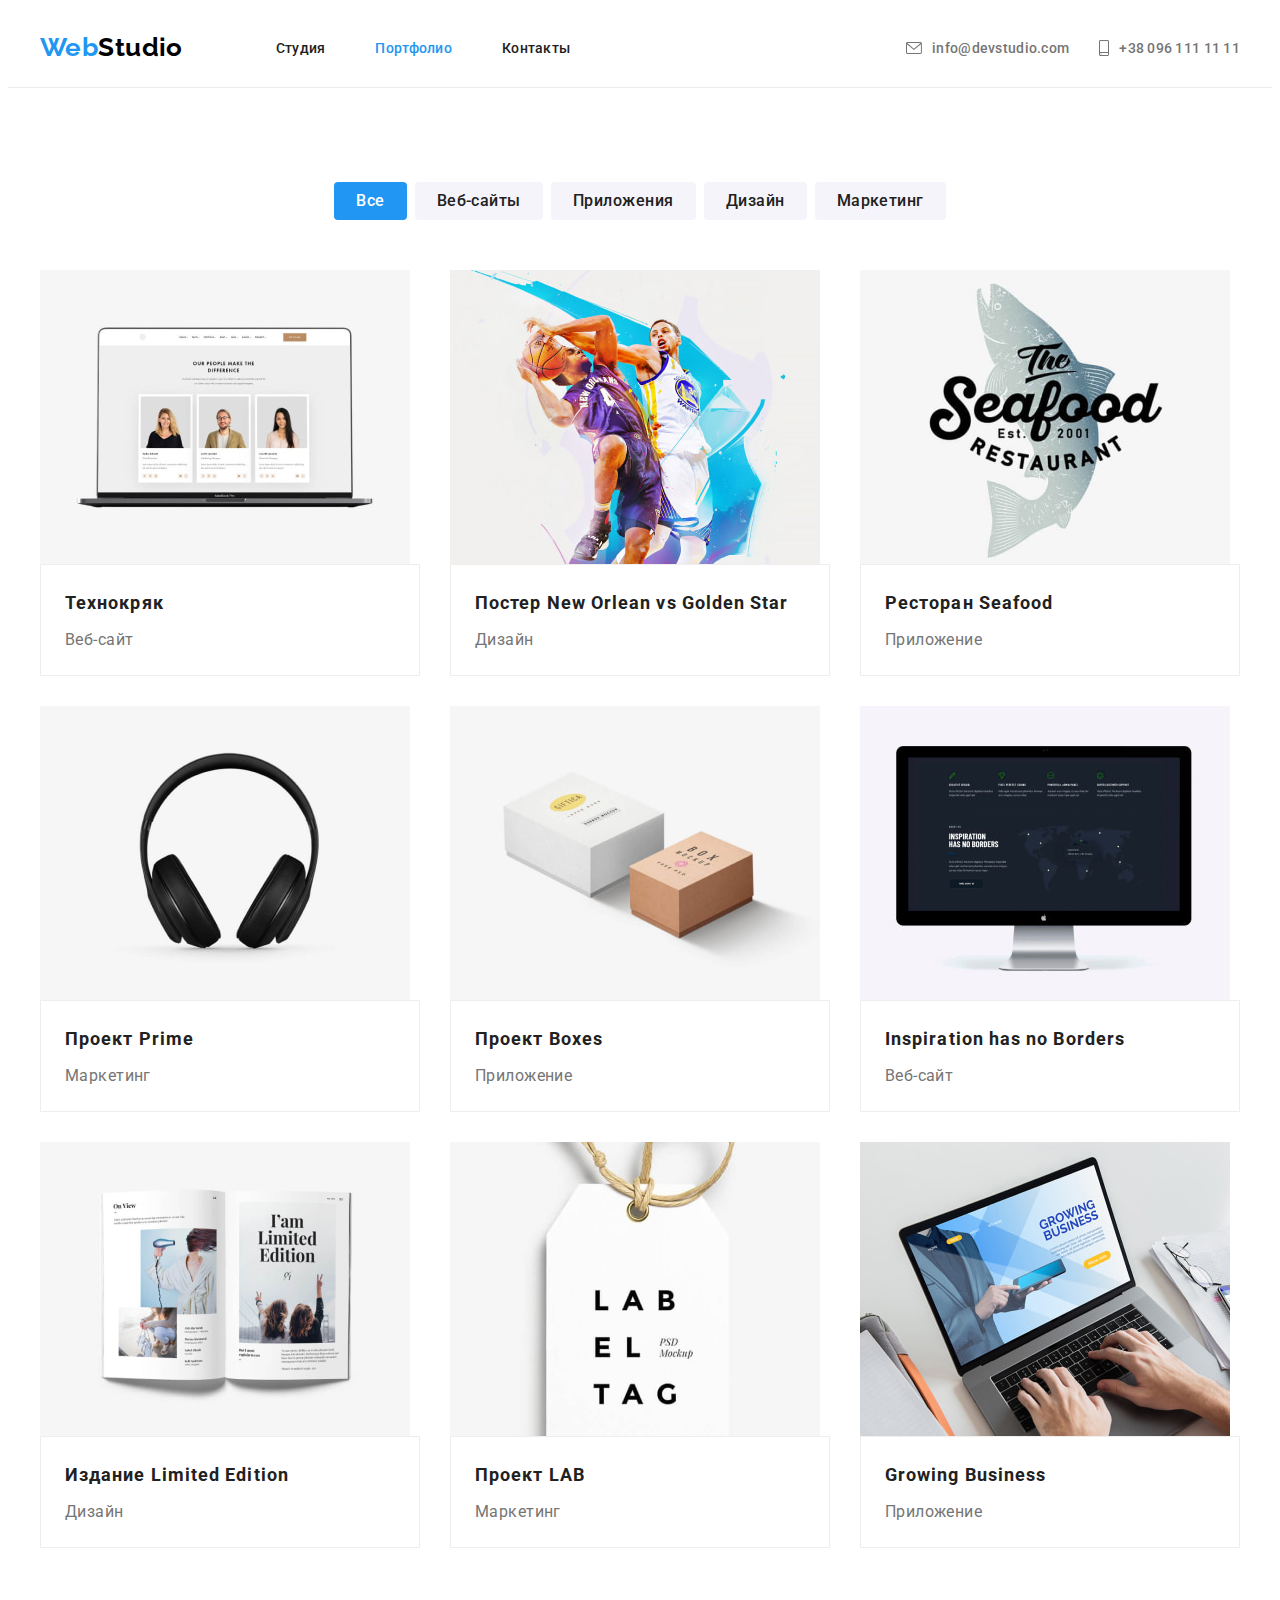
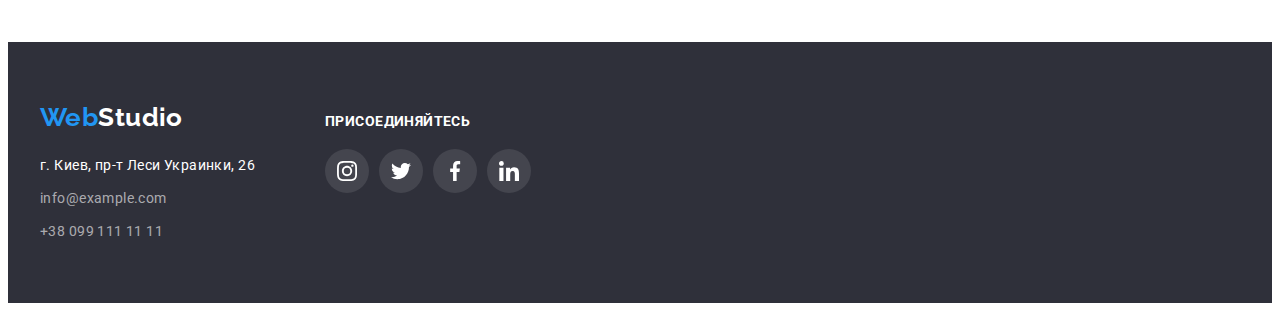
==== commit 8a459460: "Update" ====
--- a/portfolio.html
+++ b/portfolio.html
@@ -1,313 +1,227 @@
 <!DOCTYPE html>
 <html lang="ru">
-  <head>
-    <meta charset="UTF-8" />
-    <meta http-equiv="X-UA-Compatible" content="IE=edge" />
-    <meta name="viewport" content="width=device-width, initial-scale=1.0" />
-    <title>Портфолио</title>
-    <link rel="preconnect" href="https://fonts.googleapis.com" />
-    <link rel="preconnect" href="https://fonts.gstatic.com" crossorigin />
-    <link
-      href="https://fonts.googleapis.com/css2?family=Raleway:wght@700&family=Roboto:wght@400;500;700;900&display=swap"
-      rel="stylesheet"
-    />
-    <!-- Normalize start -->
-    <link
-      rel="stylesheet"
-      href="https://cdnjs.cloudflare.com/ajax/libs/modern-normalize/1.1.0/modern-normalize.min.css"
-      integrity="sha512-wpPYUAdjBVSE4KJnH1VR1HeZfpl1ub8YT/NKx4PuQ5NmX2tKuGu6U/JRp5y+Y8XG2tV+wKQpNHVUX03MfMFn9Q=="
-      crossorigin="anonymous"
-      referrerpolicy="no-referrer"
-    />
-    <!-- Normalize end -->
-    <link rel="stylesheet" href="./css/styles.css" />
-  </head>
-  <body>
-    <header class="header">
-      <div class="container header-container">
-        <nav class="header-nav">
-          <a class="logo link" href="./index.html"><span class="web">Web</span>Studio</a>
-
-          <ul class="header-list list">
-            <li class="header-item">
-              <a class="header-link link" href="./index.html">Студия</a>
+
+<head>
+  <meta charset="UTF-8" />
+  <meta http-equiv="X-UA-Compatible" content="IE=edge" />
+  <meta name="viewport" content="width=device-width, initial-scale=1.0" />
+  <title>Портфолио</title>
+  <link rel="preconnect" href="https://fonts.googleapis.com" />
+  <link rel="preconnect" href="https://fonts.gstatic.com" crossorigin />
+  <link href="https://fonts.googleapis.com/css2?family=Raleway:wght@700&family=Roboto:wght@400;500;700;900&display=swap"
+    rel="stylesheet" />
+  <!-- Normalize start -->
+  <link rel="stylesheet" href="https://cdnjs.cloudflare.com/ajax/libs/modern-normalize/1.1.0/modern-normalize.min.css"
+    integrity="sha512-wpPYUAdjBVSE4KJnH1VR1HeZfpl1ub8YT/NKx4PuQ5NmX2tKuGu6U/JRp5y+Y8XG2tV+wKQpNHVUX03MfMFn9Q=="
+    crossorigin="anonymous" referrerpolicy="no-referrer" />
+  <!-- Normalize end -->
+  <link rel="stylesheet" href="./css/styles.css" />
+</head>
+
+<body>
+  <header class="header">
+    <div class="container header-container">
+      <nav class="header-nav">
+        <a class="logo link" href="./index.html"><span class="web">Web</span>Studio</a>
+
+        <ul class="header-list list">
+          <li class="header-item">
+            <a class="header-link link" href="./index.html">Студия</a>
+          </li>
+          <li class="header-item">
+            <a class="header-link link current" href="./portfolio.html">Портфолио</a>
+          </li>
+          <li class="header-item">
+            <a class="header-link link" href="/">Контакты</a>
+          </li>
+        </ul>
+      </nav>
+
+      <ul class="contacts list">
+        <li class="contacts-item">
+          <a class="contacts-mail contacts-link link" href="mailto:info@devstudio.com"><svg class="mail-icon icon">
+              <use href="./images/icons.svg#envelope"></use>
+            </svg>info@devstudio.com</a>
+        </li>
+        <li class="contacts-item">
+          <a class="contacts-phone contacts-link link" href="tel:+380961111111"><svg class="phone-icon icon">
+              <use href="./images/icons.svg#smartphone"></use>
+            </svg>+38 096 111 11 11</a>
+        </li>
+      </ul>
+    </div>
+  </header>
+
+  <main>
+    <section class="project section">
+      <div class="container">
+        <!--Скрытый заголовок-->
+        <h1 class="visually-hidden">Проекты</h1>
+        <ul class="filters-list list">
+          <li class="filters-item">
+            <button type="button" class="filters-btn btn list filters-btn-current">Все</button>
+          </li>
+          <li class="filters-item">
+            <button type="button" class="filters-btn btn list">Веб-сайты</button>
+          </li>
+          <li class="filters-item">
+            <button type="button" class="filters-btn btn list">Приложения</button>
+          </li>
+          <li class="filters-item">
+            <button type="button" class="filters-btn btn list">Дизайн</button>
+          </li>
+          <li class="filters-item">
+            <button type="button" class="filters-btn btn list">Маркетинг</button>
+          </li>
+        </ul>
+
+        <ul class="product-list list">
+          <li class="product-item">
+            <a href="./portfolio.html" class="product-link link">
+              <img src="./images/portfolio/imgtechnokryak.jpg" alt="три фото людей с команды на сайте" width="370"
+                height="294" class="img" />
+              <div class="product-name">
+                <h2 class="product-title">Технокряк</h2>
+                <p class="product-descr">Веб-сайт</p>
+              </div>
+            </a>
+          </li>
+          <li class="product-item">
+            <a href="./portfolio.html" class="product-link link"><img src="./images/portfolio/imgposter.jpg"
+                alt="два баскетболиста с мячом" width="370" height="294" class="img" />
+              <div class="product-name">
+                <h2 class="product-title" lang="en">Постер New Orlean vs Golden Star</h2>
+                <p class="product-descr">Дизайн</p>
+              </div>
+            </a>
+          </li>
+          <li class="product-item">
+            <a href="./portfolio.html" class="product-link link">
+              <img src="./images/portfolio/imgrestaurant.jpg" alt="название ресторана Seafood" width="370" height="294"
+                class="img" />
+              <div class="product-name">
+                <h2 class="product-title" lang="en">Ресторан Seafood</h2>
+                <p class="product-descr">Приложение</p>
+              </div>
+            </a>
+          </li>
+          <li class="product-item">
+            <a href="./portfolio.html" class="product-link link"><img src="./images/portfolio/imgprime.jpg"
+                alt="наушники" width="370" height="294" class="img" />
+              <div class="product-name">
+                <h2 class="product-title" lang="en">Проект Prime</h2>
+                <p class="product-descr">Маркетинг</p>
+              </div>
+            </a>
+          </li>
+          <li class="product-item">
+            <a href="./portfolio.html" class="product-link link"><img src="./images/portfolio/imgboxes.jpg"
+                alt="две коробки" width="370" height="294" class="img" />
+              <div class="product-name">
+                <h2 class="product-title" lang="en">Проект Boxes</h2>
+                <p class="product-descr">Приложение</p>
+              </div>
+            </a>
+          </li>
+          <li class="product-item">
+            <a href="./portfolio.html" class="product-link link">
+              <img src="./images/portfolio/imgborders.jpg" alt="интернет-страница на мониторе" width="370" height="294"
+                class="img" />
+              <div class="product-name">
+                <h2 class="product-title" lang="en">Inspiration has no Borders</h2>
+                <p class="product-descr">Веб-сайт</p>
+              </div>
+            </a>
+          </li>
+          <li class="product-item">
+            <a href="./portfolio.html" class="product-link link">
+              <img src="./images/portfolio/imglimited.jpg" alt="журнал в котором две статьи и три фотографии"
+                width="370" height="294" class="img" />
+              <div class="product-name">
+                <h2 class="product-title" lang="en">Издание Limited Edition</h2>
+                <p class="product-descr">Дизайн</p>
+              </div>
+            </a>
+          </li>
+          <li class="product-item">
+            <a href="./portfolio.html" class="product-link link"><img src="./images/portfolio/imglab.jpg"
+                alt="бирка с надписью lab el tag" width="370" height="294" class="img" />
+              <div class="product-name">
+                <h2 class="product-title" lang="en">Проект LAB</h2>
+                <p class="product-descr">Маркетинг</p>
+              </div>
+            </a>
+          </li>
+          <li class="product-item">
+            <a href="./portfolio.html" class="product-link link"><img src="./images/portfolio/imgbusiness.jpg"
+                alt="руки на клавиатуре ноутбука с открытой веб-страницей" width="370" height="294" class="img" />
+              <div class="product-name">
+                <h2 class="product-title" lang="en">Growing Business</h2>
+                <p class="product-descr">Приложение</p>
+              </div>
+            </a>
+          </li>
+        </ul>
+      </div>
+    </section>
+  </main>
+
+  <footer class="footer">
+    <div class="container footer-container">
+      <div class="footer-part">
+        <a class="footer-logo link" href="./index.html"><span class="web">Web</span>Studio</a>
+
+        <address class="footer-address">
+          <ul class="footer-list list">
+            <li class="footer-item">
+              <a class="footer-link link foot" href="http://www.google.com/maps/place" target="_blank"
+                rel="noopener noreferre">г. Киев, пр-т Леси Украинки, 26</a>
             </li>
-            <li class="header-item">
-              <a class="header-link link current" href="./portfolio.html">Портфолио</a>
+            <li class="footer-item">
+              <a class="footer-mail link foot" href="mailto:info@example.com">info@example.com</a>
             </li>
-            <li class="header-item">
-              <a class="header-link link" href="/">Контакты</a>
+            <li class="footer-item">
+              <a class="footer-phone link foot" href="tel:+380991111111">+38 099 111 11 11</a>
             </li>
           </ul>
-        </nav>
-
-        <ul class="contacts list">
-          <li class="contacts-item">
-            <a class="contacts-mail contacts-link link" href="mailto:info@devstudio.com"
-              ><svg class="mail-icon icon">
-                <use href="./images/icons.svg#envelope"></use></svg
-              >info@devstudio.com</a
-            >
-          </li>
-          <li class="contacts-item">
-            <a class="contacts-phone contacts-link link" href="tel:+380961111111"
-              ><svg class="phone-icon icon">
-                <use href="./images/icons.svg#smartphone"></use></svg
-              >+38 096 111 11 11</a
-            >
-          </li>
-        </ul>
+        </address>
       </div>
-    </header>
-
-    <main>
-      <section class="project section">
-        <div class="container">
-          <!--Скрытый заголовок-->
-          <h1 class="visually-hidden">Проекты</h1>
-          <ul class="filters-list list">
-            <li class="filters-item">
-              <button type="button" class="filters-btn btn list filters-btn-current">Все</button>
-            </li>
-            <li class="filters-item">
-              <button type="button" class="filters-btn btn list">Веб-сайты</button>
-            </li>
-            <li class="filters-item">
-              <button type="button" class="filters-btn btn list">Приложения</button>
-            </li>
-            <li class="filters-item">
-              <button type="button" class="filters-btn btn list">Дизайн</button>
-            </li>
-            <li class="filters-item">
-              <button type="button" class="filters-btn btn list">Маркетинг</button>
-            </li>
-          </ul>
-
-          <ul class="product-list list">
-            <li class="product-item">
-              <a href="./portfolio.html" class="product-link link">
-                <img
-                  src="./images/portfolio/imgtechnokryak.jpg"
-                  alt="три фото людей с команды на сайте"
-                  width="370"
-                  height="294"
-                  class="img"
-                />
-                <div class="product-name">
-                  <h2 class="product-title">Технокряк</h2>
-                  <p class="product-descr">Веб-сайт</p>
-                </div></a
-              >
-            </li>
-            <li class="product-item">
-              <a href="./portfolio.html" class="product-link link"
-                ><img
-                  src="./images/portfolio/imgposter.jpg"
-                  alt="два баскетболиста с мячом"
-                  width="370"
-                  height="294"
-                  class="img"
-                />
-                <div class="product-name">
-                  <h2 class="product-title" lang="en">Постер New Orlean vs Golden Star</h2>
-                  <p class="product-descr">Дизайн</p>
-                </div>
-              </a>
-            </li>
-            <li class="product-item">
-              <a href="./portfolio.html" class="product-link link">
-                <img
-                  src="./images/portfolio/imgrestaurant.jpg"
-                  alt="название ресторана Seafood"
-                  width="370"
-                  height="294"
-                  class="img"
-                />
-                <div class="product-name">
-                  <h2 class="product-title" lang="en">Ресторан Seafood</h2>
-                  <p class="product-descr">Приложение</p>
-                </div>
-              </a>
-            </li>
-            <li class="product-item">
-              <a href="./portfolio.html" class="product-link link"
-                ><img
-                  src="./images/portfolio/imgprime.jpg"
-                  alt="наушники"
-                  width="370"
-                  height="294"
-                  class="img"
-                />
-                <div class="product-name">
-                  <h2 class="product-title" lang="en">Проект Prime</h2>
-                  <p class="product-descr">Маркетинг</p>
-                </div>
-              </a>
-            </li>
-            <li class="product-item">
-              <a href="./portfolio.html" class="product-link link"
-                ><img
-                  src="./images/portfolio/imgboxes.jpg"
-                  alt="две коробки"
-                  width="370"
-                  height="294"
-                  class="img"
-                />
-                <div class="product-name">
-                  <h2 class="product-title" lang="en">Проект Boxes</h2>
-                  <p class="product-descr">Приложение</p>
-                </div>
-              </a>
-            </li>
-            <li class="product-item">
-              <a href="./portfolio.html" class="product-link link">
-                <img
-                  src="./images/portfolio/imgborders.jpg"
-                  alt="интернет-страница на мониторе"
-                  width="370"
-                  height="294"
-                  class="img"
-                />
-                <div class="product-name">
-                  <h2 class="product-title" lang="en">Inspiration has no Borders</h2>
-                  <p class="product-descr">Веб-сайт</p>
-                </div>
-              </a>
-            </li>
-            <li class="product-item">
-              <a href="./portfolio.html" class="product-link link">
-                <img
-                  src="./images/portfolio/imglimited.jpg"
-                  alt="журнал в котором две статьи и три фотографии"
-                  width="370"
-                  height="294"
-                  class="img"
-                />
-                <div class="product-name">
-                  <h2 class="product-title" lang="en">Издание Limited Edition</h2>
-                  <p class="product-descr">Дизайн</p>
-                </div>
-              </a>
-            </li>
-            <li class="product-item">
-              <a href="./portfolio.html" class="product-link link"
-                ><img
-                  src="./images/portfolio/imglab.jpg"
-                  alt="бирка с надписью lab el tag"
-                  width="370"
-                  height="294"
-                  class="img"
-                />
-                <div class="product-name">
-                  <h2 class="product-title" lang="en">Проект LAB</h2>
-                  <p class="product-descr">Маркетинг</p>
-                </div>
-              </a>
-            </li>
-            <li class="product-item">
-              <a href="./portfolio.html" class="product-link link"
-                ><img
-                  src="./images/portfolio/imgbusiness.jpg"
-                  alt="руки на клавиатуре ноутбука с открытой веб-страницей"
-                  width="370"
-                  height="294"
-                  class="img"
-                />
-                <div class="product-name">
-                  <h2 class="product-title" lang="en">Growing Business</h2>
-                  <p class="product-descr">Приложение</p>
-                </div>
-              </a>
-            </li>
-          </ul>
-        </div>
-      </section>
-    </main>
-
-    <footer class="footer">
-      <div class="container footer-container">
-        <div class="footer-part">
-          <a class="footer-logo link" href="./index.html"><span class="web">Web</span>Studio</a>
-
-          <address class="footer-address">
-            <ul class="footer-list list">
-              <li class="footer-item">
-                <a
-                  class="footer-link link foot"
-                  href="http://www.google.com/maps/place"
-                  target="_blank"
-                  rel="noopener noreferre"
-                  >г. Киев, пр-т Леси Украинки, 26</a
-                >
-              </li>
-              <li class="footer-item">
-                <a class="footer-mail link foot" href="mailto:info@example.com">info@example.com</a>
-              </li>
-              <li class="footer-item">
-                <a class="footer-phone link foot" href="tel:+380991111111">+38 099 111 11 11</a>
-              </li>
-            </ul>
-          </address>
-        </div>
-
-        <div class="switch-footer">
-          <p class="switch-title">присоединяйтесь</p>
-          <ul class="switch-list list">
-            <li class="switch-item">
-              <a
-                class="switch-link link"
-                href=""
-                target="_blank"
-                rel="noopener noreferrer"
-                aria-label="instagram"
-              >
-                <svg class="switch-icon" width="20" height="20">
-                  <use href="./images/icons.svg#instagram"></use>
-                </svg>
-              </a>
-            </li>
-            <li class="switch-item">
-              <a
-                class="switch-link link"
-                href=""
-                target="_blank"
-                rel="noopener noreferrer"
-                aria-label="twitter"
-              >
-                <svg class="switch-icon" width="20" height="20">
-                  <use href="./images/icons.svg#twitter"></use>
-                </svg>
-              </a>
-            </li>
-            <li class="socials-item">
-              <a
-                class="switch-link link"
-                href=""
-                target="_blank"
-                rel="noopener noreferrer"
-                aria-label="facebook"
-              >
-                <svg class="switch-icon" width="20" height="20">
-                  <use href="./images/icons.svg#facebook"></use>
-                </svg>
-              </a>
-            </li>
-            <li class="socials-item">
-              <a
-                class="switch-link link"
-                href=""
-                target="_blank"
-                rel="noopener noreferrer"
-                aria-label="linkedin"
-              >
-                <svg class="switch-icon" width="20" height="20">
-                  <use href="./images/icons.svg#linkedin"></use>
-                </svg>
-              </a>
-            </li>
-          </ul>
-        </div>
+
+      <div class="switch-footer">
+        <p class="switch-title">присоединяйтесь</p>
+        <ul class="switch-list list">
+          <li class="switch-item">
+            <a class="switch-link link" href="" target="_blank" rel="noopener noreferrer" aria-label="instagram">
+              <svg class="switch-icon" width="20" height="20">
+                <use href="./images/icons.svg#instagram"></use>
+              </svg>
+            </a>
+          </li>
+          <li class="switch-item">
+            <a class="switch-link link" href="" target="_blank" rel="noopener noreferrer" aria-label="twitter">
+              <svg class="switch-icon" width="20" height="20">
+                <use href="./images/icons.svg#twitter"></use>
+              </svg>
+            </a>
+          </li>
+          <li class="socials-item">
+            <a class="switch-link link" href="" target="_blank" rel="noopener noreferrer" aria-label="facebook">
+              <svg class="switch-icon" width="20" height="20">
+                <use href="./images/icons.svg#facebook"></use>
+              </svg>
+            </a>
+          </li>
+          <li class="socials-item">
+            <a class="switch-link link" href="" target="_blank" rel="noopener noreferrer" aria-label="linkedin">
+              <svg class="switch-icon" width="20" height="20">
+                <use href="./images/icons.svg#linkedin"></use>
+              </svg>
+            </a>
+          </li>
+        </ul>
       </div>
-    </footer>
-  </body>
-</html>
+    </div>
+  </footer>
+</body>
+
+</html>--- a/css/styles.css
+++ b/css/styles.css
@@ -20,6 +20,9 @@
   --border-card-cl: #eeeeee;
   --icon-bg-cl: #afb1b8;
   --dark-icon-bg-cl: rgba(255, 255, 255, 0.1);
+  --dark-dec-bg-cl: rgba(47, 48, 58, 0.8);
+
+  --timing-function: cubic-bezier(0.4, 0, 0.2, 1);
 }
 
 /* reset styles */
@@ -153,7 +156,6 @@
   letter-spacing: 0.02em;
   padding-top: 32px;
   padding-bottom: 31px;
-  display: block;
 }
 
 .header-link:hover,
@@ -161,7 +163,7 @@
   color: var(--accent-txt-cl);
 }
 
-.header-link-current {
+.current {
   color: var(--accent-txt-cl);
 }
 
